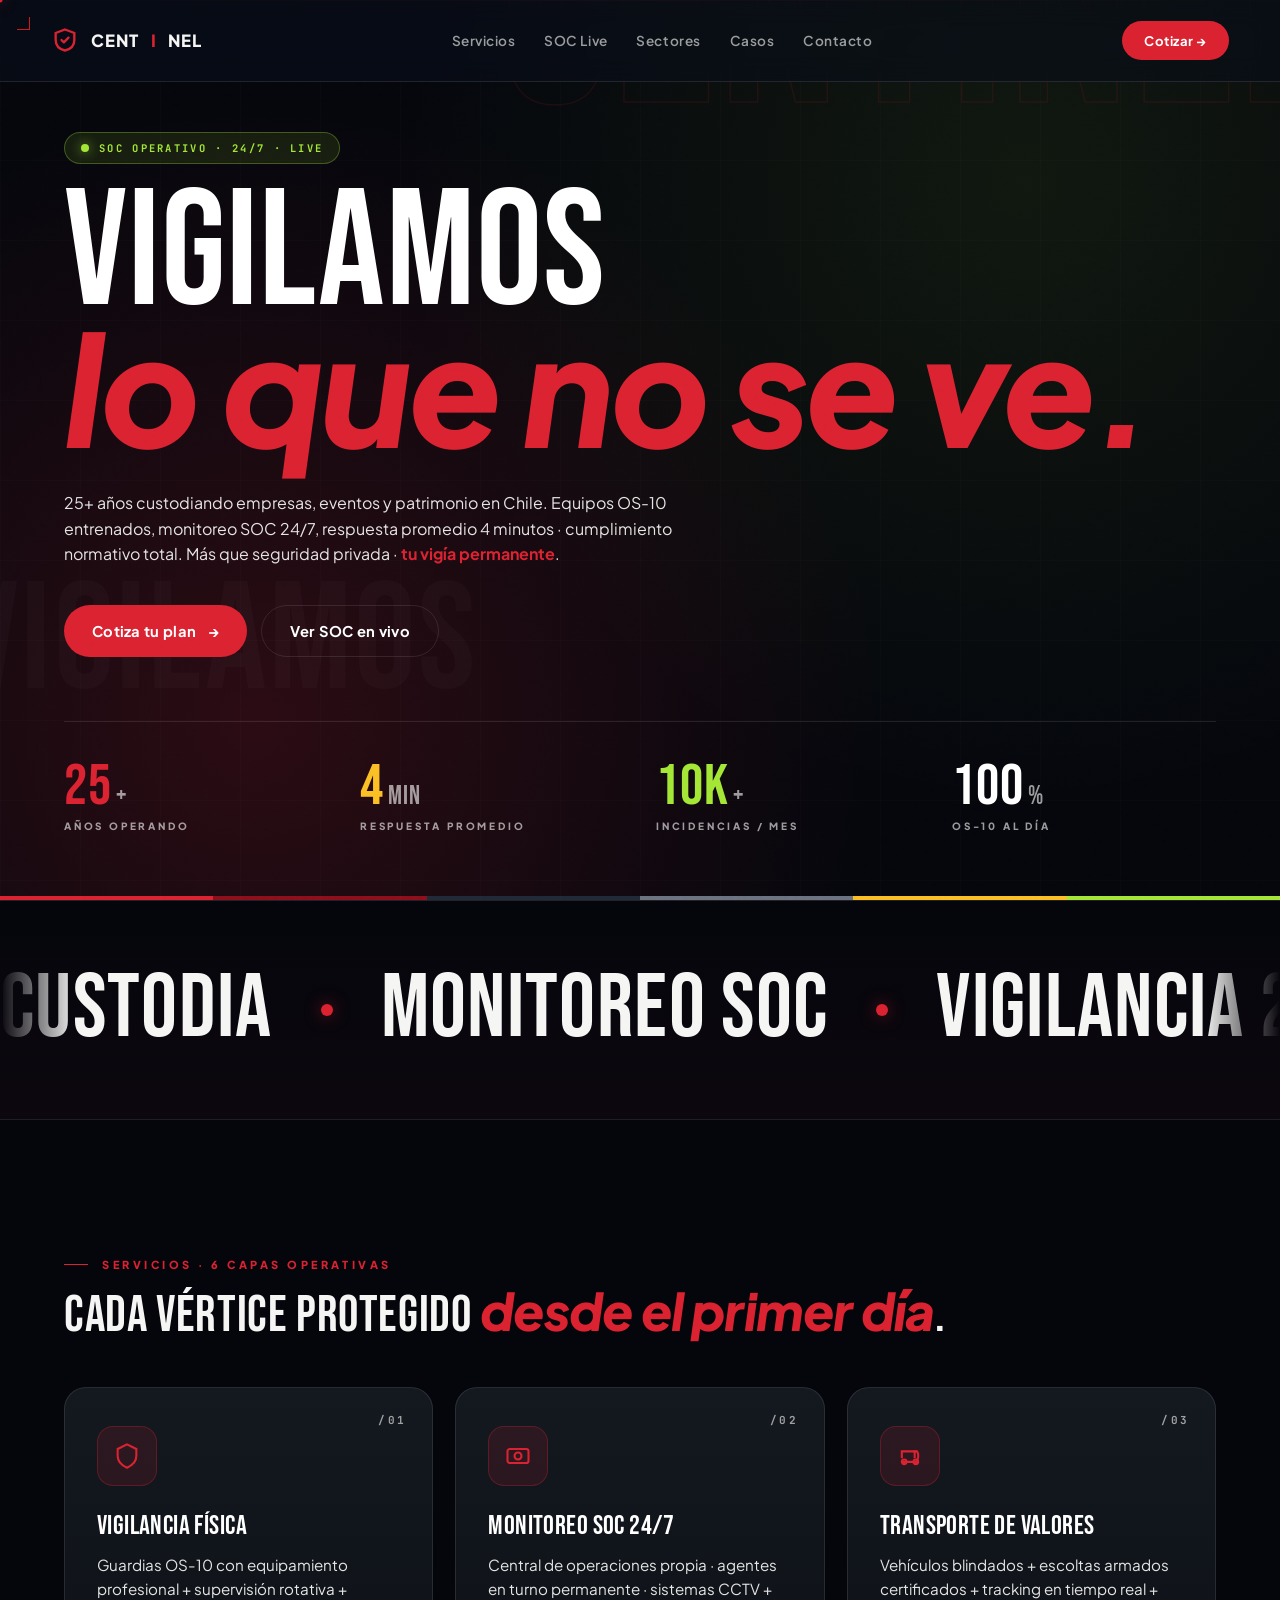
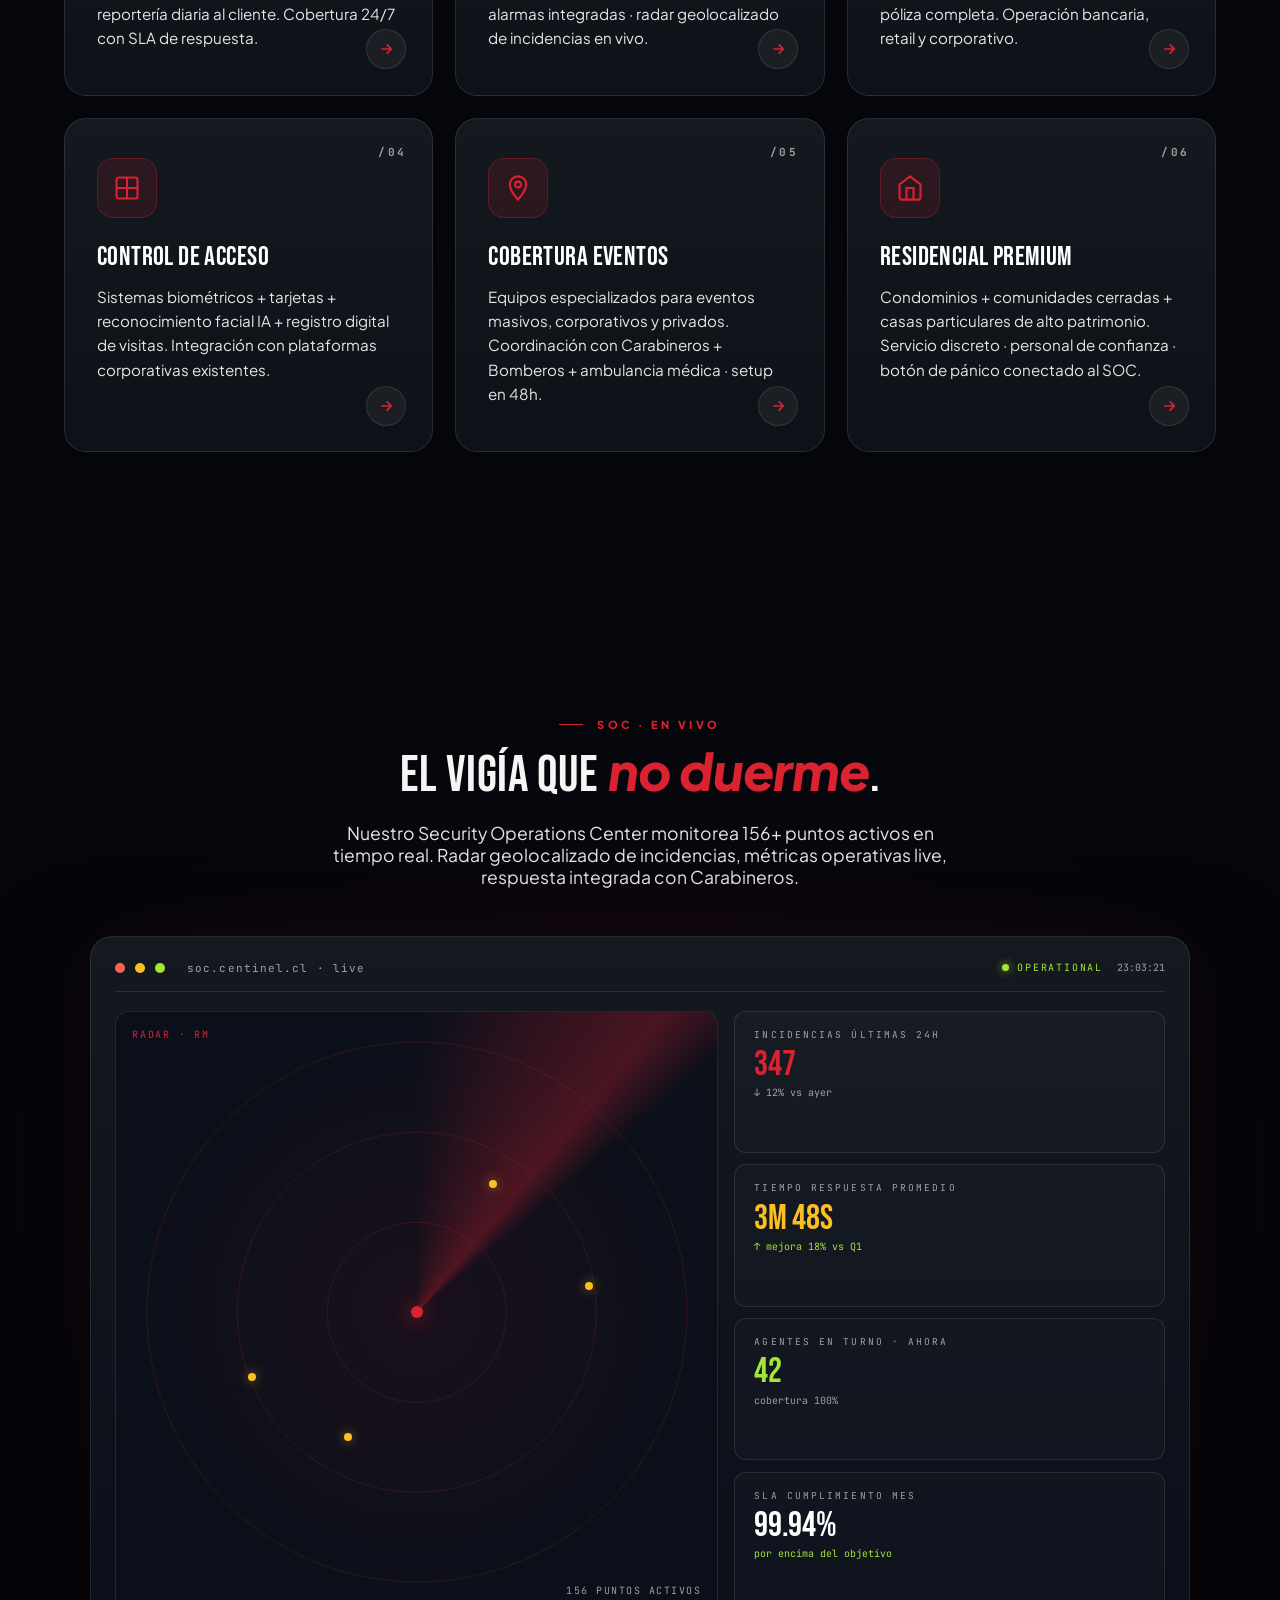
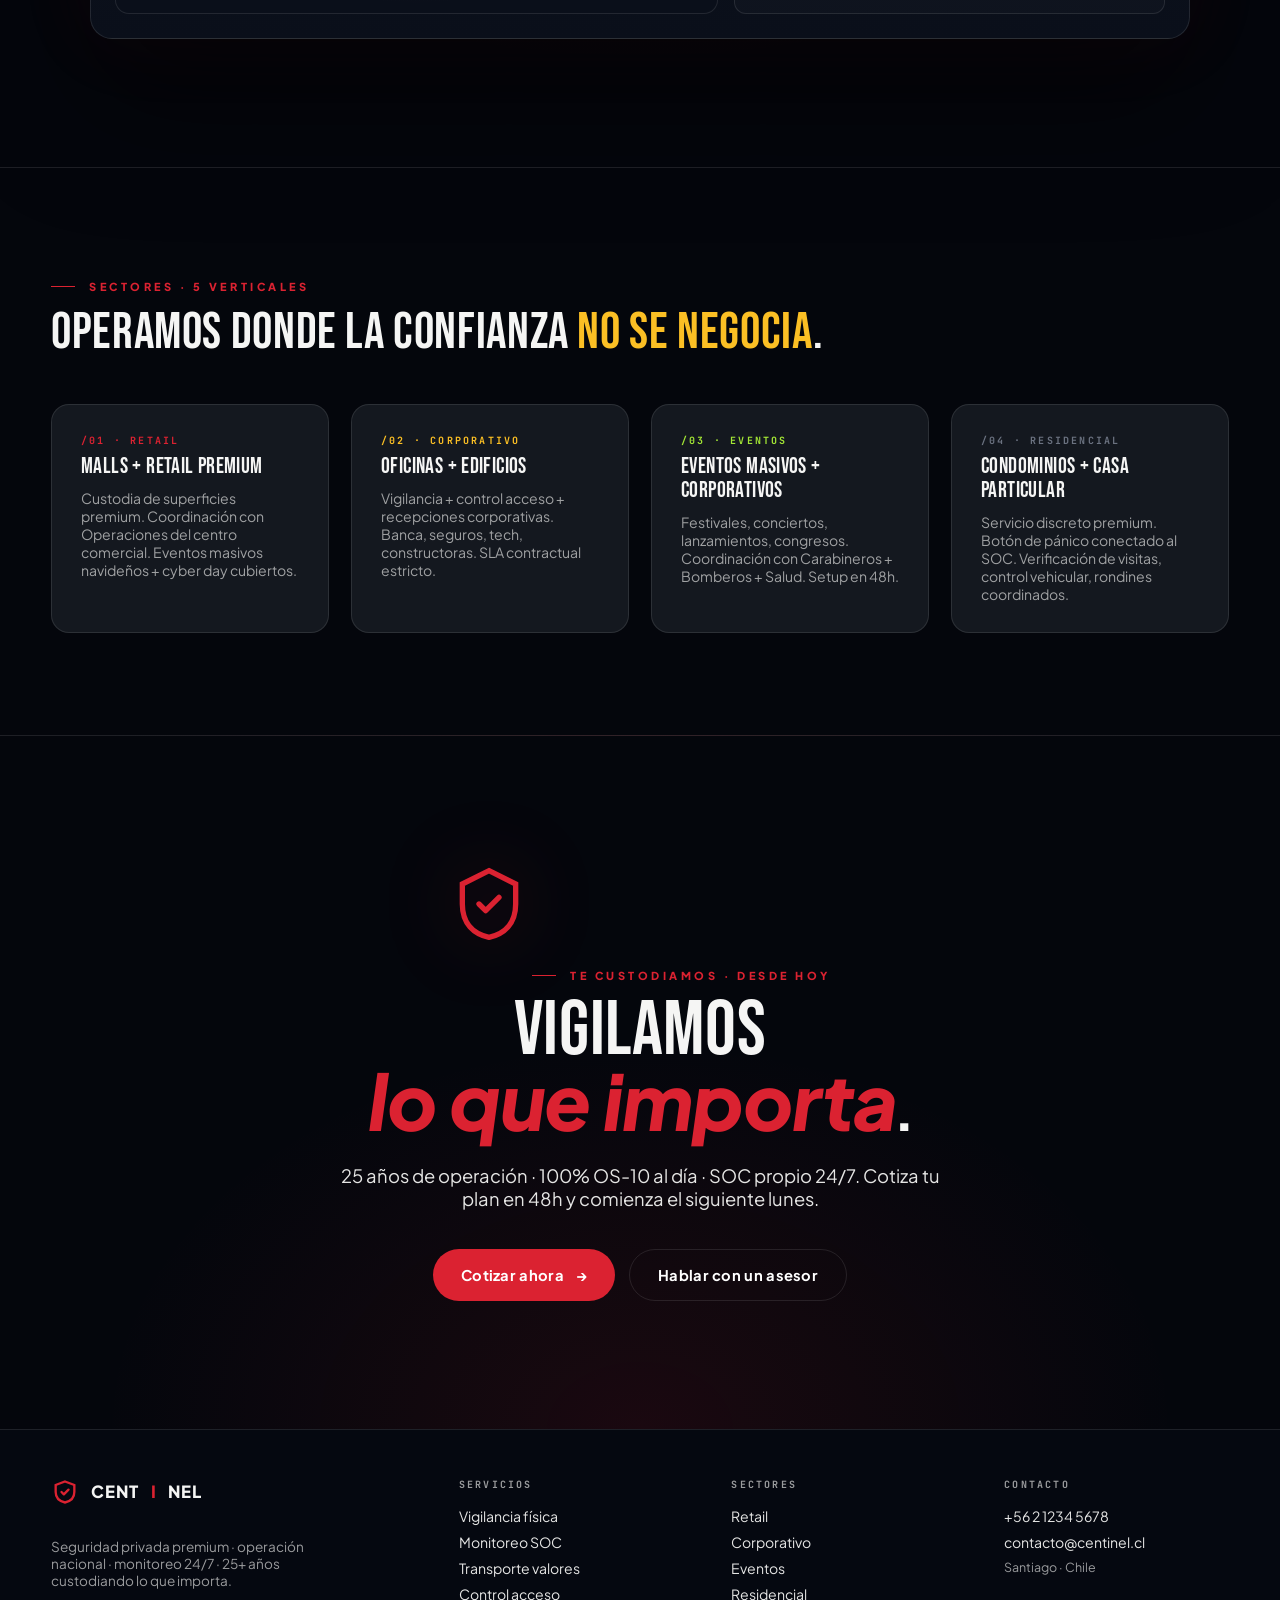
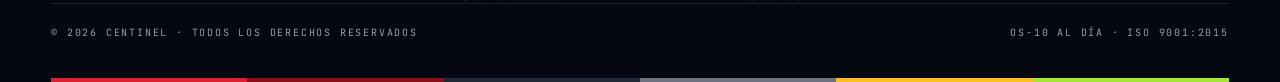
==== web/index-vigia.html @ 4c341515 "feat: initial propuesta centinel-propuesta" ====
<!doctype html>
<html lang="es">
<head>
<meta charset="utf-8"/>
<meta name="viewport" content="width=device-width,initial-scale=1"/>
<title>Centinel · v3 Vigía · Award-winning</title>
<link rel="preconnect" href="https://fonts.googleapis.com">
<link rel="preconnect" href="https://fonts.gstatic.com" crossorigin>
<link href="https://fonts.googleapis.com/css2?family=Bebas+Neue&family=Plus+Jakarta+Sans:ital,wght@0,400;0,700;0,800;0,900;1,900&family=JetBrains+Mono:wght@400;600&display=swap" rel="stylesheet">
<link rel="stylesheet" href="shared/styles.css"/>
<style>
  /* === V3 VIGÍA · cinematográfica · award-winning === */
  body { background: #04060C; cursor: none; }

  /* CUSTOM CURSOR · CCTV frame */
  .cursor-frame {
    position: fixed; top: 0; left: 0; pointer-events: none; z-index: 9999;
    width: 60px; height: 60px; transform: translate(-50%, -50%);
    transition: width .3s, height .3s, opacity .2s;
    mix-blend-mode: difference;
  }
  .cursor-frame::before, .cursor-frame::after,
  .cursor-frame i::before, .cursor-frame i::after {
    content: ""; position: absolute; width: 12px; height: 12px;
    border: 1.5px solid #DB2231;
  }
  .cursor-frame::before { top: 0; left: 0; border-right: none; border-bottom: none; }
  .cursor-frame::after { top: 0; right: 0; border-left: none; border-bottom: none; }
  .cursor-frame i::before { bottom: 0; left: 0; border-right: none; border-top: none; }
  .cursor-frame i::after { bottom: 0; right: 0; border-left: none; border-top: none; }
  .cursor-dot {
    position: fixed; top: 0; left: 0; pointer-events: none; z-index: 9999;
    width: 5px; height: 5px; background: #DB2231; border-radius: 50%;
    transform: translate(-50%, -50%);
    box-shadow: 0 0 14px rgba(219,34,49,0.8);
  }
  @media (hover: none) { .cursor-frame, .cursor-dot { display: none; } body { cursor: auto; } }

  /* HERO · cinematic video bg */
  .vigia-hero {
    position: relative; min-height: 100vh; overflow: hidden;
    padding: 8rem clamp(2rem, 5vw, 5rem) 4rem;
    display: flex; flex-direction: column; justify-content: center;
  }
  .vigia-hero::before {
    content: ""; position: absolute; inset: 0;
    background:
      radial-gradient(circle at 20% 80%, rgba(219,34,49,0.18), transparent 50%),
      radial-gradient(circle at 80% 20%, rgba(163,230,53,0.08), transparent 50%),
      linear-gradient(180deg, rgba(4,6,12,0.6) 0%, #04060C 100%);
    z-index: 0;
  }
  .vigia-hero::after {
    content: ""; position: absolute; inset: 0; z-index: 1; pointer-events: none;
    background-image: linear-gradient(rgba(255,255,255,0.012) 1px, transparent 1px),
                      linear-gradient(90deg, rgba(255,255,255,0.012) 1px, transparent 1px);
    background-size: 80px 80px;
  }

  /* Cinematic noise */
  .noise {
    position: fixed; inset: 0; pointer-events: none; z-index: 50;
    opacity: 0.06; mix-blend-mode: overlay;
    background-image: url("data:image/svg+xml,%3Csvg viewBox='0 0 200 200' xmlns='http://www.w3.org/2000/svg'%3E%3Cfilter id='n'%3E%3CfeTurbulence type='fractalNoise' baseFrequency='0.9' numOctaves='3'/%3E%3C/filter%3E%3Crect width='100%25' height='100%25' filter='url(%23n)'/%3E%3C/svg%3E");
  }

  /* Holos */
  .vigia-holo-1 { position: absolute; font-family: var(--f-display); font-size: clamp(10rem, 22vw, 28rem); line-height: 0.84; color: transparent; -webkit-text-stroke: 1.5px rgba(219,34,49,0.18); opacity: 0.6; top: -100px; right: -60px; z-index: 0; letter-spacing: 0.015em; }
  .vigia-holo-2 { position: absolute; font-family: var(--f-display); font-size: clamp(6rem, 12vw, 14rem); line-height: 1; color: rgba(255,255,255,0.025); opacity: 1; bottom: 20vh; left: -40px; z-index: 0; letter-spacing: 0.015em; }

  /* Hero title animation */
  .vigia-title {
    font-family: var(--f-display); font-weight: 400;
    font-size: clamp(4rem, 13vw, 14rem);
    line-height: 0.82; letter-spacing: 0.005em; text-transform: uppercase;
    color: #fff; position: relative; z-index: 5;
    opacity: 0; animation: vigiaTitle 1.4s cubic-bezier(0.2, 1, 0.3, 1) .4s forwards;
  }
  @keyframes vigiaTitle { from { opacity: 0; transform: translateY(40px); filter: blur(8px); } to { opacity: 1; transform: translateY(0); filter: blur(0); } }
  .vigia-title-l2 { color: var(--cnt-red); font-style: italic; font-family: var(--f-body); font-weight: 900; font-size: 0.92em; letter-spacing: -0.025em; text-transform: none; }

  /* Live status badge */
  .live-badge {
    display: inline-flex; align-items: center; gap: 10px;
    padding: 8px 16px; border-radius: 999px;
    background: rgba(163,230,53,0.10); border: 1px solid rgba(163,230,53,0.30);
    font-family: var(--f-mono); font-size: 10.5px; font-weight: 700;
    letter-spacing: 0.22em; text-transform: uppercase; color: #A3E635;
    margin-bottom: 1.4rem;
  }
  .live-badge .pulse {
    width: 8px; height: 8px; border-radius: 50%; background: #A3E635;
    box-shadow: 0 0 12px rgba(163,230,53,0.7);
    animation: pulseRing 1.8s infinite;
  }
  @keyframes pulseRing {
    0%, 100% { box-shadow: 0 0 0 0 rgba(163,230,53,0.7); }
    50% { box-shadow: 0 0 0 12px rgba(163,230,53,0); }
  }

  /* CTA buttons */
  .vigia-cta-row { display: flex; gap: 14px; margin-top: 2.4rem; flex-wrap: wrap; }
  .vigia-btn {
    position: relative; display: inline-flex; align-items: center; gap: 12px;
    padding: 16px 28px; border-radius: 999px; overflow: hidden;
    font-family: var(--f-body); font-weight: 700; font-size: .92rem;
    letter-spacing: 0.02em; cursor: none; transition: all .3s var(--ease);
  }
  .vigia-btn-primary { background: var(--cnt-red); color: #fff; }
  .vigia-btn-primary::before {
    content: ""; position: absolute; inset: 0;
    background: linear-gradient(135deg, #FF3D45, var(--cnt-red-deep));
    opacity: 0; transition: opacity .3s;
  }
  .vigia-btn-primary:hover { transform: translateY(-3px); box-shadow: 0 20px 50px rgba(219,34,49,0.4); }
  .vigia-btn-primary:hover::before { opacity: 1; }
  .vigia-btn-primary span { position: relative; z-index: 2; }
  .vigia-btn-ghost {
    background: transparent; color: #fff; border: 1px solid var(--cnt-line);
  }
  .vigia-btn-ghost:hover { border-color: var(--cnt-red); background: rgba(219,34,49,0.08); }

  /* Hero stats */
  .vigia-stats {
    display: grid; grid-template-columns: repeat(4, 1fr); gap: 2rem;
    padding-top: 2.4rem; margin-top: 4rem; border-top: 1px solid var(--cnt-line);
    position: relative; z-index: 5;
  }
  @media (max-width: 980px) { .vigia-stats { grid-template-columns: 1fr 1fr; } }

  /* Marquee section */
  .vigia-marquee-section {
    padding: 4rem 0; position: relative;
    background: linear-gradient(180deg, transparent, rgba(219,34,49,0.04));
    border-top: 1px solid var(--cnt-line); border-bottom: 1px solid var(--cnt-line);
  }

  /* Services with 3D tilt */
  .vigia-services { padding: 8rem clamp(2rem, 5vw, 5rem); position: relative; }
  .vigia-svc-grid { display: grid; grid-template-columns: repeat(3, 1fr); gap: 1.4rem; margin-top: 3rem; }
  @media (max-width: 980px) { .vigia-svc-grid { grid-template-columns: 1fr; } }

  .vigia-svc-card {
    position: relative; padding: 2.4rem 2rem 2.8rem;
    background: linear-gradient(180deg, var(--cnt-card), #0E1218);
    border: 1px solid var(--cnt-line); border-radius: 22px;
    overflow: hidden; cursor: none;
    transition: transform .5s var(--ease), border-color .3s;
    transform-style: preserve-3d;
  }
  .vigia-svc-card::before {
    content: ""; position: absolute; inset: 0;
    background: radial-gradient(circle at 70% 30%, rgba(219,34,49,0.15), transparent 60%);
    opacity: 0; transition: opacity .5s;
  }
  .vigia-svc-card:hover::before { opacity: 1; }
  .vigia-svc-card:hover {
    border-color: rgba(219,34,49,0.45);
    transform: perspective(1200px) rotateX(2deg) rotateY(-3deg) translateY(-8px) translateZ(20px);
    box-shadow: 0 40px 80px rgba(0,0,0,0.5), 0 0 60px rgba(219,34,49,0.15);
  }
  .vigia-svc-icon {
    width: 60px; height: 60px; border-radius: 16px;
    background: rgba(219,34,49,0.12); border: 1px solid rgba(219,34,49,0.30);
    display: grid; place-items: center; color: var(--cnt-red);
    margin-bottom: 1.6rem;
  }
  .vigia-svc-num {
    position: absolute; top: 1.6rem; right: 1.6rem;
    font-family: var(--f-mono); font-size: 11px; letter-spacing: 0.22em;
    color: var(--cnt-mute); font-weight: 700;
  }
  .vigia-svc-card h3 {
    font-family: var(--f-display); font-weight: 400;
    font-size: 1.7rem; letter-spacing: 0.015em; text-transform: uppercase;
    line-height: 1.05; margin-bottom: .8rem; color: #fff;
  }
  .vigia-svc-card p { font-size: .95rem; line-height: 1.6; color: var(--cnt-ink-2); }
  .vigia-svc-arrow {
    position: absolute; bottom: 1.6rem; right: 1.6rem;
    width: 40px; height: 40px; border-radius: 50%;
    background: rgba(255,255,255,0.05); border: 1px solid var(--cnt-line);
    display: grid; place-items: center; color: var(--cnt-red);
    transition: transform .4s var(--ease), background .3s;
  }
  .vigia-svc-card:hover .vigia-svc-arrow { background: var(--cnt-red); color: #fff; transform: rotate(-45deg); }

  /* SOC Dashboard mock */
  .soc-section {
    padding: 8rem clamp(2rem, 5vw, 5rem); position: relative;
    background: radial-gradient(ellipse 80% 60% at 50% 50%, rgba(219,34,49,0.06), transparent 70%);
  }
  .soc-frame {
    position: relative; max-width: 1100px; margin: 3rem auto 0;
    border-radius: 22px; background: linear-gradient(180deg, #14181F, #0A0F1A);
    border: 1px solid var(--cnt-line); padding: 1.5rem; overflow: hidden;
    box-shadow: 0 60px 120px rgba(0,0,0,0.5), 0 0 80px rgba(219,34,49,0.08);
  }
  .soc-titlebar {
    display: flex; justify-content: space-between; align-items: center;
    padding-bottom: 1rem; margin-bottom: 1.2rem; border-bottom: 1px solid var(--cnt-line);
  }
  .soc-dot { width: 10px; height: 10px; border-radius: 50%; display: inline-block; }
  .soc-grid { display: grid; grid-template-columns: 1.4fr 1fr; gap: 1rem; }
  @media (max-width: 800px) { .soc-grid { grid-template-columns: 1fr; } }
  .radar-box {
    aspect-ratio: 1/1; position: relative; border-radius: 14px;
    background: radial-gradient(circle, rgba(219,34,49,0.08), transparent 70%), #0A0F1A;
    border: 1px solid var(--cnt-line); overflow: hidden;
  }
  .radar-sweep {
    position: absolute; inset: 0;
    background: conic-gradient(from 0deg at 50% 50%, transparent 0deg, rgba(219,34,49,0.3) 40deg, transparent 50deg);
    animation: radarSweep 4s linear infinite;
  }
  @keyframes radarSweep { to { transform: rotate(360deg); } }
  .radar-ring {
    position: absolute; top: 50%; left: 50%; transform: translate(-50%, -50%);
    border: 1px solid rgba(219,34,49,0.20); border-radius: 50%;
  }
  .radar-ring.r1 { width: 30%; height: 30%; }
  .radar-ring.r2 { width: 60%; height: 60%; }
  .radar-ring.r3 { width: 90%; height: 90%; }
  .radar-center { position: absolute; top: 50%; left: 50%; transform: translate(-50%, -50%); width: 12px; height: 12px; border-radius: 50%; background: var(--cnt-red); box-shadow: 0 0 20px rgba(219,34,49,0.8); }
  .radar-blip {
    position: absolute; width: 8px; height: 8px; border-radius: 50%;
    background: #FBBF24; box-shadow: 0 0 12px rgba(251,191,36,0.6);
    animation: blipPulse 1.4s ease-in-out infinite;
  }
  @keyframes blipPulse { 0%, 100% { opacity: 1; transform: scale(1); } 50% { opacity: 0.4; transform: scale(0.6); } }

  .soc-metrics { display: grid; gap: .7rem; }
  .soc-metric {
    padding: 1rem 1.2rem; border-radius: 12px; background: rgba(255,255,255,0.02);
    border: 1px solid var(--cnt-line);
  }
  .soc-metric-lbl { font-family: var(--f-mono); font-size: 9.5px; letter-spacing: 0.22em; color: var(--cnt-mute); text-transform: uppercase; margin-bottom: .4rem; }
  .soc-metric-val { font-family: var(--f-display); font-size: 2.2rem; line-height: 1; letter-spacing: -0.01em; }

  /* CTA section */
  .cta-final {
    padding: 8rem clamp(2rem, 5vw, 5rem); position: relative;
    text-align: center;
    background: radial-gradient(ellipse 60% 80% at 50% 100%, rgba(219,34,49,0.10), transparent 70%);
    border-top: 1px solid var(--cnt-line);
  }
  .cta-shield {
    width: 80px; height: 80px; margin: 0 auto 2rem;
    color: var(--cnt-red);
    animation: shieldFloat 3.5s ease-in-out infinite;
    filter: drop-shadow(0 0 40px rgba(219,34,49,0.4));
  }
  @keyframes shieldFloat {
    0%, 100% { transform: translateY(0); }
    50% { transform: translateY(-12px); }
  }

  /* Footer */
  .vigia-footer-grid { display: grid; grid-template-columns: 1.6fr 1fr 1fr 1fr; gap: 3rem; }
  @media (max-width: 980px) { .vigia-footer-grid { grid-template-columns: 1fr 1fr; } }
</style>
</head>
<body>

<div class="cursor-frame" id="cf"><i></i></div>
<div class="cursor-dot" id="cd"></div>
<div class="noise"></div>

<!-- TOPBAR -->
<header class="cnt-topbar">
  <a href="#" class="cnt-logo">
    <svg viewBox="0 0 24 24" fill="none" stroke="#DB2231" stroke-width="2"><path d="M12 3l8 3v6c0 5-3.5 8-8 9-4.5-1-8-4-8-9V6l8-3z"/><path d="M9 12l2 2 4-4" stroke-linecap="round" stroke-linejoin="round"/></svg>
    Cent<span class="dot">i</span>nel
  </a>
  <nav class="cnt-nav">
    <a href="#servicios">Servicios</a>
    <a href="#soc">SOC Live</a>
    <a href="#sectores">Sectores</a>
    <a href="#casos">Casos</a>
    <a href="#contacto">Contacto</a>
  </nav>
  <a href="#contacto" class="cnt-cta">Cotizar →</a>
</header>

<!-- HERO · cinematográfica -->
<section class="vigia-hero">
  <div class="vigia-holo-1">CENTINEL</div>
  <div class="vigia-holo-2">VIGILAMOS</div>
  <div class="cnt-scan"></div>

  <div style="position: relative; z-index: 5; max-width: 1320px; width: 100%;">
    <span class="live-badge"><span class="pulse"></span>SOC Operativo · 24/7 · Live</span>

    <h1 class="vigia-title">
      Vigilamos<br/><span class="vigia-title-l2">lo que no se ve.</span>
    </h1>

    <p class="cnt-hero-sub cnt-fade cnt-fade-d2">
      25+ años custodiando empresas, eventos y patrimonio en Chile. Equipos OS-10 entrenados, monitoreo SOC 24/7, respuesta promedio 4 minutos · cumplimiento normativo total. Más que seguridad privada · <strong style="color: var(--cnt-red)">tu vigía permanente</strong>.
    </p>

    <div class="vigia-cta-row cnt-fade cnt-fade-d3">
      <a href="#contacto" class="vigia-btn vigia-btn-primary"><span>Cotiza tu plan</span><span>→</span></a>
      <a href="#soc" class="vigia-btn vigia-btn-ghost">Ver SOC en vivo</a>
    </div>

    <div class="vigia-stats cnt-fade cnt-fade-d4">
      <div>
        <div class="cnt-stat-num" style="color: var(--cnt-red);">25<span class="suf">+</span></div>
        <div class="cnt-stat-lbl">Años operando</div>
      </div>
      <div>
        <div class="cnt-stat-num" style="color: #FBBF24;">4<span class="suf">min</span></div>
        <div class="cnt-stat-lbl">Respuesta promedio</div>
      </div>
      <div>
        <div class="cnt-stat-num" style="color: #A3E635;">10K<span class="suf">+</span></div>
        <div class="cnt-stat-lbl">Incidencias / mes</div>
      </div>
      <div>
        <div class="cnt-stat-num" style="color: #fff;">100<span class="suf">%</span></div>
        <div class="cnt-stat-lbl">OS-10 al día</div>
      </div>
    </div>
  </div>

  <div style="position: absolute; bottom: 0; left: 0; right: 0;"><div class="cnt-brand-bar"><span></span><span></span><span></span><span></span><span></span><span></span></div></div>
</section>

<!-- MARQUEE · keywords -->
<section class="vigia-marquee-section">
  <div class="cnt-marquee">
    <div class="cnt-marquee-track">
      <span class="cnt-marquee-item">Custodia <span class="dot"></span> Monitoreo SOC <span class="dot"></span> Vigilancia 24/7 <span class="dot"></span> OS-10 al día <span class="dot"></span> Respuesta inmediata <span class="dot"></span></span>
      <span class="cnt-marquee-item">Custodia <span class="dot"></span> Monitoreo SOC <span class="dot"></span> Vigilancia 24/7 <span class="dot"></span> OS-10 al día <span class="dot"></span> Respuesta inmediata <span class="dot"></span></span>
    </div>
  </div>
</section>

<!-- SERVICIOS · 3D tilt cards -->
<section id="servicios" class="vigia-services">
  <div class="cnt-section-head">
    <div class="cnt-kicker">Servicios · 6 capas operativas</div>
    <h2 class="cnt-display-md" style="margin-top: 1rem; max-width: 900px;">Cada vértice protegido <span class="cnt-hl">desde el primer día</span>.</h2>
  </div>

  <div class="vigia-svc-grid">
    <article class="vigia-svc-card">
      <span class="vigia-svc-num">/01</span>
      <div class="vigia-svc-icon">
        <svg width="28" height="28" viewBox="0 0 24 24" fill="none" stroke="currentColor" stroke-width="1.8"><path d="M12 2l8 4v6c0 5-3.5 8-8 10-4.5-2-8-5-8-10V6l8-4z"/></svg>
      </div>
      <h3>Vigilancia física</h3>
      <p>Guardias OS-10 con equipamiento profesional + supervisión rotativa + reportería diaria al cliente. Cobertura 24/7 con SLA de respuesta.</p>
      <div class="vigia-svc-arrow"><svg width="16" height="16" viewBox="0 0 24 24" fill="none" stroke="currentColor" stroke-width="2.4"><path d="M5 12h14M13 5l7 7-7 7"/></svg></div>
    </article>

    <article class="vigia-svc-card">
      <span class="vigia-svc-num">/02</span>
      <div class="vigia-svc-icon">
        <svg width="28" height="28" viewBox="0 0 24 24" fill="none" stroke="currentColor" stroke-width="1.8"><rect x="3" y="6" width="18" height="12" rx="2"/><circle cx="12" cy="12" r="3"/></svg>
      </div>
      <h3>Monitoreo SOC 24/7</h3>
      <p>Central de operaciones propia · agentes en turno permanente · sistemas CCTV + alarmas integradas · radar geolocalizado de incidencias en vivo.</p>
      <div class="vigia-svc-arrow"><svg width="16" height="16" viewBox="0 0 24 24" fill="none" stroke="currentColor" stroke-width="2.4"><path d="M5 12h14M13 5l7 7-7 7"/></svg></div>
    </article>

    <article class="vigia-svc-card">
      <span class="vigia-svc-num">/03</span>
      <div class="vigia-svc-icon">
        <svg width="28" height="28" viewBox="0 0 24 24" fill="none" stroke="currentColor" stroke-width="1.8"><path d="M16 17h2l1-4v-3l-1-2h-3"/><path d="M5 17h11"/><circle cx="7" cy="17" r="2"/><circle cx="17" cy="17" r="2"/><path d="M5 14V8h11v6"/></svg>
      </div>
      <h3>Transporte de valores</h3>
      <p>Vehículos blindados + escoltas armados certificados + tracking en tiempo real + póliza completa. Operación bancaria, retail y corporativo.</p>
      <div class="vigia-svc-arrow"><svg width="16" height="16" viewBox="0 0 24 24" fill="none" stroke="currentColor" stroke-width="2.4"><path d="M5 12h14M13 5l7 7-7 7"/></svg></div>
    </article>

    <article class="vigia-svc-card">
      <span class="vigia-svc-num">/04</span>
      <div class="vigia-svc-icon">
        <svg width="28" height="28" viewBox="0 0 24 24" fill="none" stroke="currentColor" stroke-width="1.8"><path d="M3 12h18M12 3v18"/><rect x="3" y="3" width="18" height="18" rx="2"/></svg>
      </div>
      <h3>Control de acceso</h3>
      <p>Sistemas biométricos + tarjetas + reconocimiento facial IA + registro digital de visitas. Integración con plataformas corporativas existentes.</p>
      <div class="vigia-svc-arrow"><svg width="16" height="16" viewBox="0 0 24 24" fill="none" stroke="currentColor" stroke-width="2.4"><path d="M5 12h14M13 5l7 7-7 7"/></svg></div>
    </article>

    <article class="vigia-svc-card">
      <span class="vigia-svc-num">/05</span>
      <div class="vigia-svc-icon">
        <svg width="28" height="28" viewBox="0 0 24 24" fill="none" stroke="currentColor" stroke-width="1.8"><path d="M12 2C8 2 5 5 5 9c0 5 7 13 7 13s7-8 7-13c0-4-3-7-7-7z"/><circle cx="12" cy="9" r="2.5"/></svg>
      </div>
      <h3>Cobertura eventos</h3>
      <p>Equipos especializados para eventos masivos, corporativos y privados. Coordinación con Carabineros + Bomberos + ambulancia médica · setup en 48h.</p>
      <div class="vigia-svc-arrow"><svg width="16" height="16" viewBox="0 0 24 24" fill="none" stroke="currentColor" stroke-width="2.4"><path d="M5 12h14M13 5l7 7-7 7"/></svg></div>
    </article>

    <article class="vigia-svc-card">
      <span class="vigia-svc-num">/06</span>
      <div class="vigia-svc-icon">
        <svg width="28" height="28" viewBox="0 0 24 24" fill="none" stroke="currentColor" stroke-width="1.8"><path d="M3 9l9-7 9 7v11a2 2 0 01-2 2H5a2 2 0 01-2-2z"/><path d="M9 22V12h6v10"/></svg>
      </div>
      <h3>Residencial premium</h3>
      <p>Condominios + comunidades cerradas + casas particulares de alto patrimonio. Servicio discreto · personal de confianza · botón de pánico conectado al SOC.</p>
      <div class="vigia-svc-arrow"><svg width="16" height="16" viewBox="0 0 24 24" fill="none" stroke="currentColor" stroke-width="2.4"><path d="M5 12h14M13 5l7 7-7 7"/></svg></div>
    </article>
  </div>
</section>

<!-- SOC LIVE DASHBOARD MOCK -->
<section id="soc" class="soc-section">
  <div style="max-width: 1100px; margin: 0 auto; text-align: center;">
    <div class="cnt-kicker" style="display: inline-flex; margin-bottom: 1rem;">SOC · en vivo</div>
    <h2 class="cnt-display-md" style="margin-bottom: 1.4rem;">El vigía que <span class="cnt-hl">no duerme</span>.</h2>
    <p style="font-size: 1.1rem; color: var(--cnt-ink-2); max-width: 620px; margin: 0 auto;">
      Nuestro Security Operations Center monitorea 156+ puntos activos en tiempo real. Radar geolocalizado de incidencias, métricas operativas live, respuesta integrada con Carabineros.
    </p>
  </div>

  <div class="soc-frame">
    <div class="soc-titlebar">
      <div style="display: flex; align-items: center; gap: 10px;">
        <span class="soc-dot" style="background: #FF5F57;"></span>
        <span class="soc-dot" style="background: #FBBF24;"></span>
        <span class="soc-dot" style="background: #A3E635;"></span>
        <span style="margin-left: 12px; font-family: var(--f-mono); font-size: 11px; color: var(--cnt-mute); letter-spacing: 0.1em;">soc.centinel.cl · live</span>
      </div>
      <div style="display: flex; align-items: center; gap: 14px;">
        <span style="display: inline-flex; align-items: center; gap: 8px; font-family: var(--f-mono); font-size: 10px; color: #A3E635; letter-spacing: 0.18em; text-transform: uppercase;"><span style="width: 7px; height: 7px; background: #A3E635; border-radius: 50%; box-shadow: 0 0 10px rgba(163,230,53,0.8);"></span>OPERATIONAL</span>
        <span style="font-family: var(--f-mono); font-size: 10px; color: var(--cnt-mute);" id="liveTime">--:--:--</span>
      </div>
    </div>

    <div class="soc-grid">
      <div class="radar-box">
        <div class="radar-ring r3"></div>
        <div class="radar-ring r2"></div>
        <div class="radar-ring r1"></div>
        <div class="radar-sweep"></div>
        <div class="radar-center"></div>
        <div class="radar-blip" style="top: 28%; left: 62%;"></div>
        <div class="radar-blip" style="top: 70%; left: 38%; animation-delay: -.4s;"></div>
        <div class="radar-blip" style="top: 45%; left: 78%; animation-delay: -.7s;"></div>
        <div class="radar-blip" style="top: 60%; left: 22%; animation-delay: -1s;"></div>
        <div style="position: absolute; top: 16px; left: 16px; font-family: var(--f-mono); font-size: 10px; color: var(--cnt-red); letter-spacing: 0.18em;">RADAR · RM</div>
        <div style="position: absolute; bottom: 16px; right: 16px; font-family: var(--f-mono); font-size: 10px; color: var(--cnt-mute); letter-spacing: 0.15em;">156 PUNTOS ACTIVOS</div>
      </div>

      <div class="soc-metrics">
        <div class="soc-metric">
          <div class="soc-metric-lbl">Incidencias últimas 24h</div>
          <div class="soc-metric-val" style="color: var(--cnt-red);">347</div>
          <div style="font-family: var(--f-mono); font-size: 10px; color: var(--cnt-mute); margin-top: 4px;">↓ 12% vs ayer</div>
        </div>
        <div class="soc-metric">
          <div class="soc-metric-lbl">Tiempo respuesta promedio</div>
          <div class="soc-metric-val" style="color: #FBBF24;">3m 48s</div>
          <div style="font-family: var(--f-mono); font-size: 10px; color: #A3E635; margin-top: 4px;">↑ mejora 18% vs Q1</div>
        </div>
        <div class="soc-metric">
          <div class="soc-metric-lbl">Agentes en turno · ahora</div>
          <div class="soc-metric-val" style="color: #A3E635;">42</div>
          <div style="font-family: var(--f-mono); font-size: 10px; color: var(--cnt-mute); margin-top: 4px;">cobertura 100%</div>
        </div>
        <div class="soc-metric">
          <div class="soc-metric-lbl">SLA cumplimiento mes</div>
          <div class="soc-metric-val" style="color: #fff;">99.94%</div>
          <div style="font-family: var(--f-mono); font-size: 10px; color: #A3E635; margin-top: 4px;">por encima del objetivo</div>
        </div>
      </div>
    </div>
  </div>
</section>

<!-- SECTORES -->
<section id="sectores" class="cnt-section" style="border-top: 1px solid var(--cnt-line);">
  <div class="cnt-section-head">
    <div class="cnt-kicker">Sectores · 5 verticales</div>
    <h2 class="cnt-display-md" style="margin-top: 1rem;">Operamos donde la confianza <span class="cnt-hl-y">no se negocia</span>.</h2>
  </div>

  <div class="cnt-grid cnt-grid-4" style="margin-top: 2rem;">
    <div class="cnt-card">
      <div style="font-family: var(--f-mono); font-size: 10px; letter-spacing: 0.22em; color: var(--cnt-red); font-weight: 700; text-transform: uppercase; margin-bottom: .5rem;">/01 · Retail</div>
      <h4 class="cnt-h3" style="margin-bottom: .6rem;">Malls + retail premium</h4>
      <p style="font-size: .88rem; color: var(--cnt-mute);">Custodia de superficies premium. Coordinación con Operaciones del centro comercial. Eventos masivos navideños + cyber day cubiertos.</p>
    </div>
    <div class="cnt-card">
      <div style="font-family: var(--f-mono); font-size: 10px; letter-spacing: 0.22em; color: #FBBF24; font-weight: 700; text-transform: uppercase; margin-bottom: .5rem;">/02 · Corporativo</div>
      <h4 class="cnt-h3" style="margin-bottom: .6rem;">Oficinas + edificios</h4>
      <p style="font-size: .88rem; color: var(--cnt-mute);">Vigilancia + control acceso + recepciones corporativas. Banca, seguros, tech, constructoras. SLA contractual estricto.</p>
    </div>
    <div class="cnt-card">
      <div style="font-family: var(--f-mono); font-size: 10px; letter-spacing: 0.22em; color: #A3E635; font-weight: 700; text-transform: uppercase; margin-bottom: .5rem;">/03 · Eventos</div>
      <h4 class="cnt-h3" style="margin-bottom: .6rem;">Eventos masivos + corporativos</h4>
      <p style="font-size: .88rem; color: var(--cnt-mute);">Festivales, conciertos, lanzamientos, congresos. Coordinación con Carabineros + Bomberos + Salud. Setup en 48h.</p>
    </div>
    <div class="cnt-card">
      <div style="font-family: var(--f-mono); font-size: 10px; letter-spacing: 0.22em; color: var(--cnt-steel); font-weight: 700; text-transform: uppercase; margin-bottom: .5rem;">/04 · Residencial</div>
      <h4 class="cnt-h3" style="margin-bottom: .6rem;">Condominios + casa particular</h4>
      <p style="font-size: .88rem; color: var(--cnt-mute);">Servicio discreto premium. Botón de pánico conectado al SOC. Verificación de visitas, control vehicular, rondines coordinados.</p>
    </div>
  </div>
</section>

<!-- CTA FINAL -->
<section id="contacto" class="cta-final">
  <svg class="cta-shield" viewBox="0 0 24 24" fill="none" stroke="currentColor" stroke-width="1.6">
    <path d="M12 2l8 4v6c0 6-3.5 9-8 10-4.5-1-8-4-8-10V6l8-4z"/>
    <path d="M9 12l2 2 4-4" stroke-linecap="round" stroke-linejoin="round"/>
  </svg>

  <div class="cnt-kicker" style="display: inline-flex; margin-bottom: 1rem;">Te custodiamos · desde hoy</div>
  <h2 class="cnt-display-lg" style="margin-bottom: 1.4rem;">Vigilamos<br/><span class="cnt-hl">lo que importa</span>.</h2>
  <p style="font-size: 1.15rem; color: var(--cnt-ink-2); max-width: 600px; margin: 0 auto 2.4rem;">
    25 años de operación · 100% OS-10 al día · SOC propio 24/7. Cotiza tu plan en 48h y comienza el siguiente lunes.
  </p>

  <div style="display: flex; gap: 14px; justify-content: center; flex-wrap: wrap;">
    <a href="#" class="vigia-btn vigia-btn-primary"><span>Cotizar ahora</span><span>→</span></a>
    <a href="#" class="vigia-btn vigia-btn-ghost">Hablar con un asesor</a>
  </div>
</section>

<!-- FOOTER -->
<footer class="cnt-footer">
  <div class="vigia-footer-grid">
    <div>
      <a href="#" class="cnt-logo" style="margin-bottom: 1rem;">
        <svg viewBox="0 0 24 24" fill="none" stroke="#DB2231" stroke-width="2"><path d="M12 3l8 3v6c0 5-3.5 8-8 9-4.5-1-8-4-8-9V6l8-3z"/><path d="M9 12l2 2 4-4" stroke-linecap="round" stroke-linejoin="round"/></svg>
        Cent<span class="dot">i</span>nel
      </a>
      <p style="font-size: .85rem; color: var(--cnt-mute); margin-top: 1rem; max-width: 280px;">Seguridad privada premium · operación nacional · monitoreo 24/7 · 25+ años custodiando lo que importa.</p>
    </div>
    <div>
      <div style="font-family: var(--f-mono); font-size: 10px; letter-spacing: 0.22em; color: var(--cnt-mute); text-transform: uppercase; font-weight: 700; margin-bottom: 1rem;">Servicios</div>
      <div style="display: grid; gap: .5rem; font-size: .88rem;">
        <a href="#" style="color: var(--cnt-ink-2);">Vigilancia física</a>
        <a href="#" style="color: var(--cnt-ink-2);">Monitoreo SOC</a>
        <a href="#" style="color: var(--cnt-ink-2);">Transporte valores</a>
        <a href="#" style="color: var(--cnt-ink-2);">Control acceso</a>
      </div>
    </div>
    <div>
      <div style="font-family: var(--f-mono); font-size: 10px; letter-spacing: 0.22em; color: var(--cnt-mute); text-transform: uppercase; font-weight: 700; margin-bottom: 1rem;">Sectores</div>
      <div style="display: grid; gap: .5rem; font-size: .88rem;">
        <a href="#" style="color: var(--cnt-ink-2);">Retail</a>
        <a href="#" style="color: var(--cnt-ink-2);">Corporativo</a>
        <a href="#" style="color: var(--cnt-ink-2);">Eventos</a>
        <a href="#" style="color: var(--cnt-ink-2);">Residencial</a>
      </div>
    </div>
    <div>
      <div style="font-family: var(--f-mono); font-size: 10px; letter-spacing: 0.22em; color: var(--cnt-mute); text-transform: uppercase; font-weight: 700; margin-bottom: 1rem;">Contacto</div>
      <div style="display: grid; gap: .5rem; font-size: .88rem;">
        <span style="color: var(--cnt-ink-2);">+56 2 1234 5678</span>
        <span style="color: var(--cnt-ink-2);">contacto@centinel.cl</span>
        <span style="color: var(--cnt-mute); font-size: .78rem;">Santiago · Chile</span>
      </div>
    </div>
  </div>

  <div style="padding: 1.4rem 0; border-top: 1px solid var(--cnt-line); display: flex; justify-content: space-between; align-items: center; flex-wrap: wrap; gap: 1rem;">
    <div style="font-family: var(--f-mono); font-size: 10px; letter-spacing: 0.18em; color: var(--cnt-mute); text-transform: uppercase;">© 2026 Centinel · Todos los derechos reservados</div>
    <div style="font-family: var(--f-mono); font-size: 10px; letter-spacing: 0.18em; color: var(--cnt-mute); text-transform: uppercase;">OS-10 al día · ISO 9001:2015</div>
  </div>

  <div style="margin-top: 1rem;"><div class="cnt-brand-bar"><span></span><span></span><span></span><span></span><span></span><span></span></div></div>
</footer>

<script>
// Custom cursor
const cf = document.getElementById('cf'), cd = document.getElementById('cd');
if (matchMedia('(hover: hover)').matches) {
  document.addEventListener('mousemove', (e) => {
    cf.style.left = e.clientX + 'px'; cf.style.top = e.clientY + 'px';
    cd.style.left = e.clientX + 'px'; cd.style.top = e.clientY + 'px';
  });
  document.querySelectorAll('a, button, .vigia-svc-card').forEach(el => {
    el.addEventListener('mouseenter', () => cf.style.width = cf.style.height = '90px');
    el.addEventListener('mouseleave', () => cf.style.width = cf.style.height = '60px');
  });
}

// Live clock
function tick() {
  const d = new Date();
  document.getElementById('liveTime').textContent =
    String(d.getHours()).padStart(2,'0') + ':' +
    String(d.getMinutes()).padStart(2,'0') + ':' +
    String(d.getSeconds()).padStart(2,'0');
}
setInterval(tick, 1000); tick();
</script>
</body>
</html>
---- web/shared/styles.css ----
/* ============================================================
   CENTINEL · Shared Styles · 3 web variants
   ============================================================ */
:root {
  --cnt-red: #DB2231;
  --cnt-red-deep: #8B0F1A;
  --cnt-navy: #0A0F1A;
  --cnt-steel: #6B7280;
  --cnt-ink: #F5F5F4;
  --cnt-ink-2: #E5E5E4;
  --cnt-mute: rgba(245,245,244,0.62);
  --cnt-line: rgba(255,255,255,0.10);
  --cnt-card: #14181F;
  --f-display: 'Bebas Neue', 'Oswald', sans-serif;
  --f-body: 'Plus Jakarta Sans', 'Inter Tight', sans-serif;
  --f-mono: 'JetBrains Mono', monospace;
  --ease: cubic-bezier(0.2, 1, 0.3, 1);
}

* { box-sizing: border-box; margin: 0; padding: 0; }
html, body { background: var(--cnt-navy); color: var(--cnt-ink); font-family: var(--f-body); -webkit-font-smoothing: antialiased; overflow-x: hidden; }
a { color: inherit; text-decoration: none; }
img { display: block; max-width: 100%; }

/* HOLO type · giant outlined Bebas decoration */
.cnt-holo {
  position: absolute; font-family: var(--f-display);
  font-size: clamp(8rem, 18vw, 20rem); line-height: 0.84;
  white-space: nowrap; letter-spacing: 0.02em;
  color: transparent;
  -webkit-text-stroke: 1.5px var(--cnt-red);
  opacity: 0.05; text-transform: uppercase;
  pointer-events: none; user-select: none; z-index: 0;
}

/* BRAND BAR · 6-color signature */
.cnt-brand-bar { display: flex; height: 4px; width: 100%; }
.cnt-brand-bar > span { flex: 1; }
.cnt-brand-bar > span:nth-child(1) { background: #DB2231; }
.cnt-brand-bar > span:nth-child(2) { background: #8B0F1A; }
.cnt-brand-bar > span:nth-child(3) { background: #1F2937; }
.cnt-brand-bar > span:nth-child(4) { background: #6B7280; }
.cnt-brand-bar > span:nth-child(5) { background: #FBBF24; }
.cnt-brand-bar > span:nth-child(6) { background: #A3E635; }

/* DOT GRID background */
.cnt-dotgrid {
  position: absolute; inset: 0; pointer-events: none; z-index: 0;
  background-image: radial-gradient(circle at 1px 1px, rgba(255,255,255,0.04) 1px, transparent 0);
  background-size: 32px 32px;
  mask-image: radial-gradient(ellipse 100% 90% at center, black 50%, transparent);
}

/* SCAN LINE */
.cnt-scan {
  position: absolute; top: 0; left: 0; right: 0; height: 1px;
  background: linear-gradient(90deg, transparent, var(--cnt-red), transparent);
  opacity: 0.3; animation: cntScan 9s linear infinite; z-index: 1;
}
@keyframes cntScan { from { transform: translateY(0); } to { transform: translateY(900px); } }

/* TYPOGRAPHY */
.cnt-display-xl { font-family: var(--f-display); font-weight: 400; line-height: 0.86; letter-spacing: 0.005em; text-transform: uppercase; font-size: clamp(4rem, 11vw, 11rem); }
.cnt-display-lg { font-family: var(--f-display); font-weight: 400; line-height: 0.88; letter-spacing: 0.008em; text-transform: uppercase; font-size: clamp(3rem, 6vw, 6rem); }
.cnt-display-md { font-family: var(--f-display); font-weight: 400; line-height: 0.92; letter-spacing: 0.012em; text-transform: uppercase; font-size: clamp(2rem, 4vw, 4rem); }
.cnt-h2 { font-family: var(--f-display); font-size: clamp(1.8rem, 2.6vw, 2.6rem); font-weight: 400; letter-spacing: 0.015em; text-transform: uppercase; line-height: 1.05; }
.cnt-h3 { font-family: var(--f-display); font-size: clamp(1.3rem, 1.7vw, 1.8rem); font-weight: 400; letter-spacing: 0.018em; text-transform: uppercase; line-height: 1.1; }

.cnt-hl { font-family: var(--f-body); font-weight: 900; font-style: italic; letter-spacing: -0.015em; text-transform: none; color: var(--cnt-red); }
.cnt-hl-y { color: #FBBF24; }
.cnt-hl-g { color: #A3E635; }

.cnt-kicker {
  font-family: var(--f-body); font-weight: 800; font-size: 11px;
  letter-spacing: 0.32em; text-transform: uppercase; color: var(--cnt-red);
  display: inline-flex; align-items: center; gap: 14px;
}
.cnt-kicker::before { content: ""; width: 24px; height: 1px; background: var(--cnt-red); }

.cnt-pill {
  display: inline-flex; align-items: center; gap: 8px;
  padding: 7px 16px; border-radius: 999px;
  background: var(--cnt-red); color: #fff;
  font-family: var(--f-body); font-weight: 800; font-size: 10px;
  letter-spacing: 0.24em; text-transform: uppercase;
}
.cnt-pill::before { content: ""; width: 6px; height: 6px; background: #fff; border-radius: 50%; }
.cnt-pill.outline { background: transparent; color: var(--cnt-ink); border: 1px solid var(--cnt-line); }

/* TOPBAR · sticky nav */
.cnt-topbar {
  position: fixed; top: 0; left: 0; right: 0;
  display: flex; justify-content: space-between; align-items: center;
  padding: 1.3rem clamp(1.5rem, 4vw, 4rem); z-index: 100;
  backdrop-filter: blur(14px) saturate(140%);
  -webkit-backdrop-filter: blur(14px) saturate(140%);
  background: rgba(10,15,26,0.65); border-bottom: 1px solid var(--cnt-line);
}
.cnt-logo {
  display: inline-flex; align-items: center; gap: 12px;
  font-family: var(--f-body); font-weight: 900; font-size: 1.05rem;
  letter-spacing: 0.05em; text-transform: uppercase; color: var(--cnt-ink);
}
.cnt-logo svg { width: 28px; height: 28px; }
.cnt-logo .dot { color: var(--cnt-red); }
.cnt-nav { display: flex; gap: 1.8rem; }
.cnt-nav a {
  font-family: var(--f-body); font-weight: 600; font-size: .85rem;
  color: var(--cnt-mute); letter-spacing: 0.04em;
  transition: color .25s;
}
.cnt-nav a:hover { color: var(--cnt-red); }
.cnt-cta {
  display: inline-flex; align-items: center; gap: 10px;
  padding: 11px 22px; border-radius: 999px;
  background: var(--cnt-red); color: #fff;
  font-family: var(--f-body); font-weight: 700; font-size: .82rem;
  letter-spacing: 0.04em; transition: all .3s var(--ease);
}
.cnt-cta:hover { background: var(--cnt-red-deep); transform: translateY(-2px); box-shadow: 0 16px 40px rgba(219,34,49,0.35); }

/* HERO base */
.cnt-hero { position: relative; min-height: 100vh; overflow: hidden; padding: clamp(6rem, 10vw, 8rem) clamp(1.5rem, 4vw, 4rem) 4rem; }
.cnt-hero-eyebrow {
  display: inline-flex; align-items: center; gap: 14px;
  margin-bottom: 1.4rem;
  font-family: var(--f-mono); font-size: 11px; letter-spacing: 0.32em;
  color: var(--cnt-red); font-weight: 700; text-transform: uppercase;
}
.cnt-hero-eyebrow::before { content: ""; width: 26px; height: 1px; background: var(--cnt-red); }
.cnt-hero-sub {
  font-size: clamp(1rem, 1.2vw, 1.2rem); line-height: 1.6;
  color: var(--cnt-ink-2); max-width: 56ch; margin-top: 1.5rem;
}

/* STAT */
.cnt-stat-num {
  font-family: var(--f-display); font-weight: 400;
  font-size: clamp(2.4rem, 4.5vw, 4.5rem);
  line-height: 0.9; letter-spacing: 0.015em;
  font-variant-numeric: tabular-nums;
}
.cnt-stat-num .suf { font-size: 0.45em; color: var(--cnt-mute); margin-left: 4px; }
.cnt-stat-lbl {
  font-family: var(--f-body); font-weight: 800; font-size: 10px;
  letter-spacing: 0.28em; text-transform: uppercase;
  color: var(--cnt-mute); margin-top: 8px; display: block;
}

/* CARD base */
.cnt-card {
  background: var(--cnt-card); border: 1px solid var(--cnt-line);
  border-radius: 18px; padding: 1.8rem; position: relative; overflow: hidden;
  transition: transform .35s var(--ease), border-color .3s, box-shadow .35s;
}
.cnt-card:hover {
  transform: perspective(1200px) rotateX(1.5deg) rotateY(-1.5deg) translateY(-3px);
  border-color: var(--cnt-red);
  box-shadow: 0 30px 70px rgba(0,0,0,0.45), 0 0 0 1px rgba(219,34,49,0.20);
}
.cnt-card.glass {
  background: rgba(255,255,255,0.025);
  backdrop-filter: blur(14px) saturate(140%);
  -webkit-backdrop-filter: blur(14px) saturate(140%);
}

/* SERVICE CARD with number */
.cnt-svc {
  position: relative; padding: 2rem 1.8rem 2.2rem;
  border: 1px solid var(--cnt-line); border-radius: 18px;
  background: var(--cnt-card); cursor: default; overflow: hidden;
  transition: all .4s var(--ease);
}
.cnt-svc::before {
  content: ""; position: absolute; inset: 0;
  background: radial-gradient(circle at 80% 0%, rgba(219,34,49,0.10), transparent 60%);
  opacity: 0; transition: opacity .4s;
}
.cnt-svc:hover::before { opacity: 1; }
.cnt-svc:hover { border-color: rgba(219,34,49,0.40); transform: translateY(-4px); }
.cnt-svc .num {
  font-family: var(--f-display); font-size: 4rem; color: var(--cnt-red);
  line-height: 1; letter-spacing: -0.02em; opacity: 0.5;
  margin-bottom: 1rem;
}

/* MARQUEE */
.cnt-marquee {
  position: relative; overflow: hidden; width: 100%;
  mask-image: linear-gradient(90deg, transparent, black 6%, black 94%, transparent);
  -webkit-mask-image: linear-gradient(90deg, transparent, black 6%, black 94%, transparent);
}
.cnt-marquee-track {
  display: flex; gap: 3rem; width: max-content;
  animation: cntMarquee 32s linear infinite;
  align-items: center;
}
@keyframes cntMarquee {
  from { transform: translateX(0); }
  to { transform: translateX(-50%); }
}
.cnt-marquee:hover .cnt-marquee-track { animation-play-state: paused; }
.cnt-marquee-item {
  font-family: var(--f-display); font-size: clamp(3rem, 7vw, 7rem);
  color: var(--cnt-ink); letter-spacing: 0.015em;
  text-transform: uppercase; line-height: 1;
  display: inline-flex; align-items: center; gap: 3rem;
}
.cnt-marquee-item span.dot {
  width: 12px; height: 12px; border-radius: 50%;
  background: var(--cnt-red); box-shadow: 0 0 16px rgba(219,34,49,0.5);
  display: inline-block;
}

/* SECTION header */
.cnt-section { padding: clamp(4rem, 8vw, 8rem) clamp(1.5rem, 4vw, 4rem); position: relative; }
.cnt-section-head { margin-bottom: 3rem; max-width: 900px; }

/* GRID utilities */
.cnt-grid { display: grid; gap: 1.4rem; }
.cnt-grid-2 { grid-template-columns: 1fr 1fr; }
.cnt-grid-3 { grid-template-columns: 1fr 1fr 1fr; }
.cnt-grid-4 { grid-template-columns: 1fr 1fr 1fr 1fr; }
@media (max-width: 980px) {
  .cnt-grid-2, .cnt-grid-3, .cnt-grid-4 { grid-template-columns: 1fr; }
  .cnt-nav { display: none; }
}

/* FOOTER */
.cnt-footer {
  padding: 3rem clamp(1.5rem, 4vw, 4rem) 0;
  border-top: 1px solid var(--cnt-line);
  background: #050810;
}
.cnt-footer-grid {
  display: grid; grid-template-columns: 1.5fr 1fr 1fr 1fr; gap: 3rem;
  padding-bottom: 2.5rem;
}
@media (max-width: 980px) { .cnt-footer-grid { grid-template-columns: 1fr 1fr; } }

/* Animations · scroll reveal */
.cnt-fade {
  opacity: 0; transform: translateY(24px);
  animation: cntFadeUp .9s var(--ease) forwards;
}
@keyframes cntFadeUp { to { opacity: 1; transform: translateY(0); } }
.cnt-fade-d2 { animation-delay: .12s; }
.cnt-fade-d3 { animation-delay: .24s; }
.cnt-fade-d4 { animation-delay: .36s; }
.cnt-fade-d5 { animation-delay: .48s; }

/* Reduce motion */
@media (prefers-reduced-motion: reduce) {
  .cnt-marquee-track, .cnt-scan, .cnt-fade { animation: none !important; }
  .cnt-fade { opacity: 1; transform: none; }
}
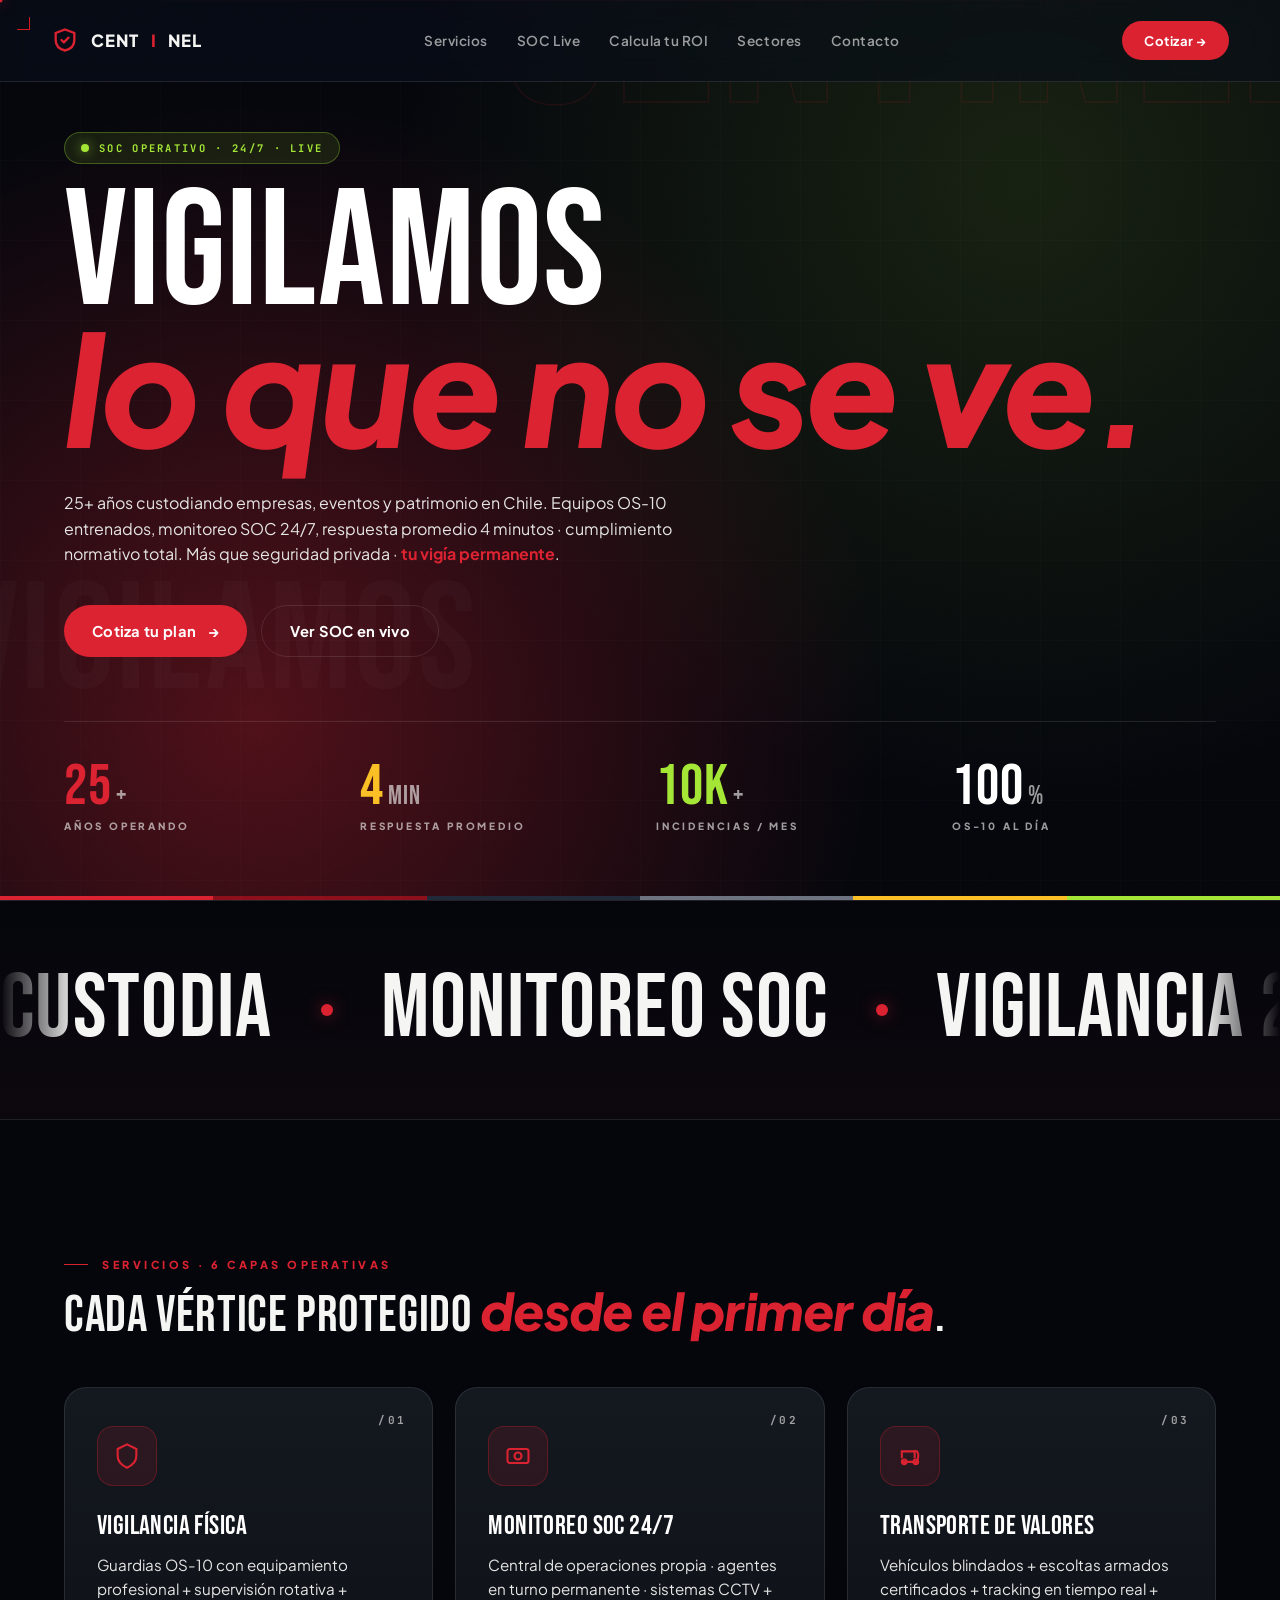
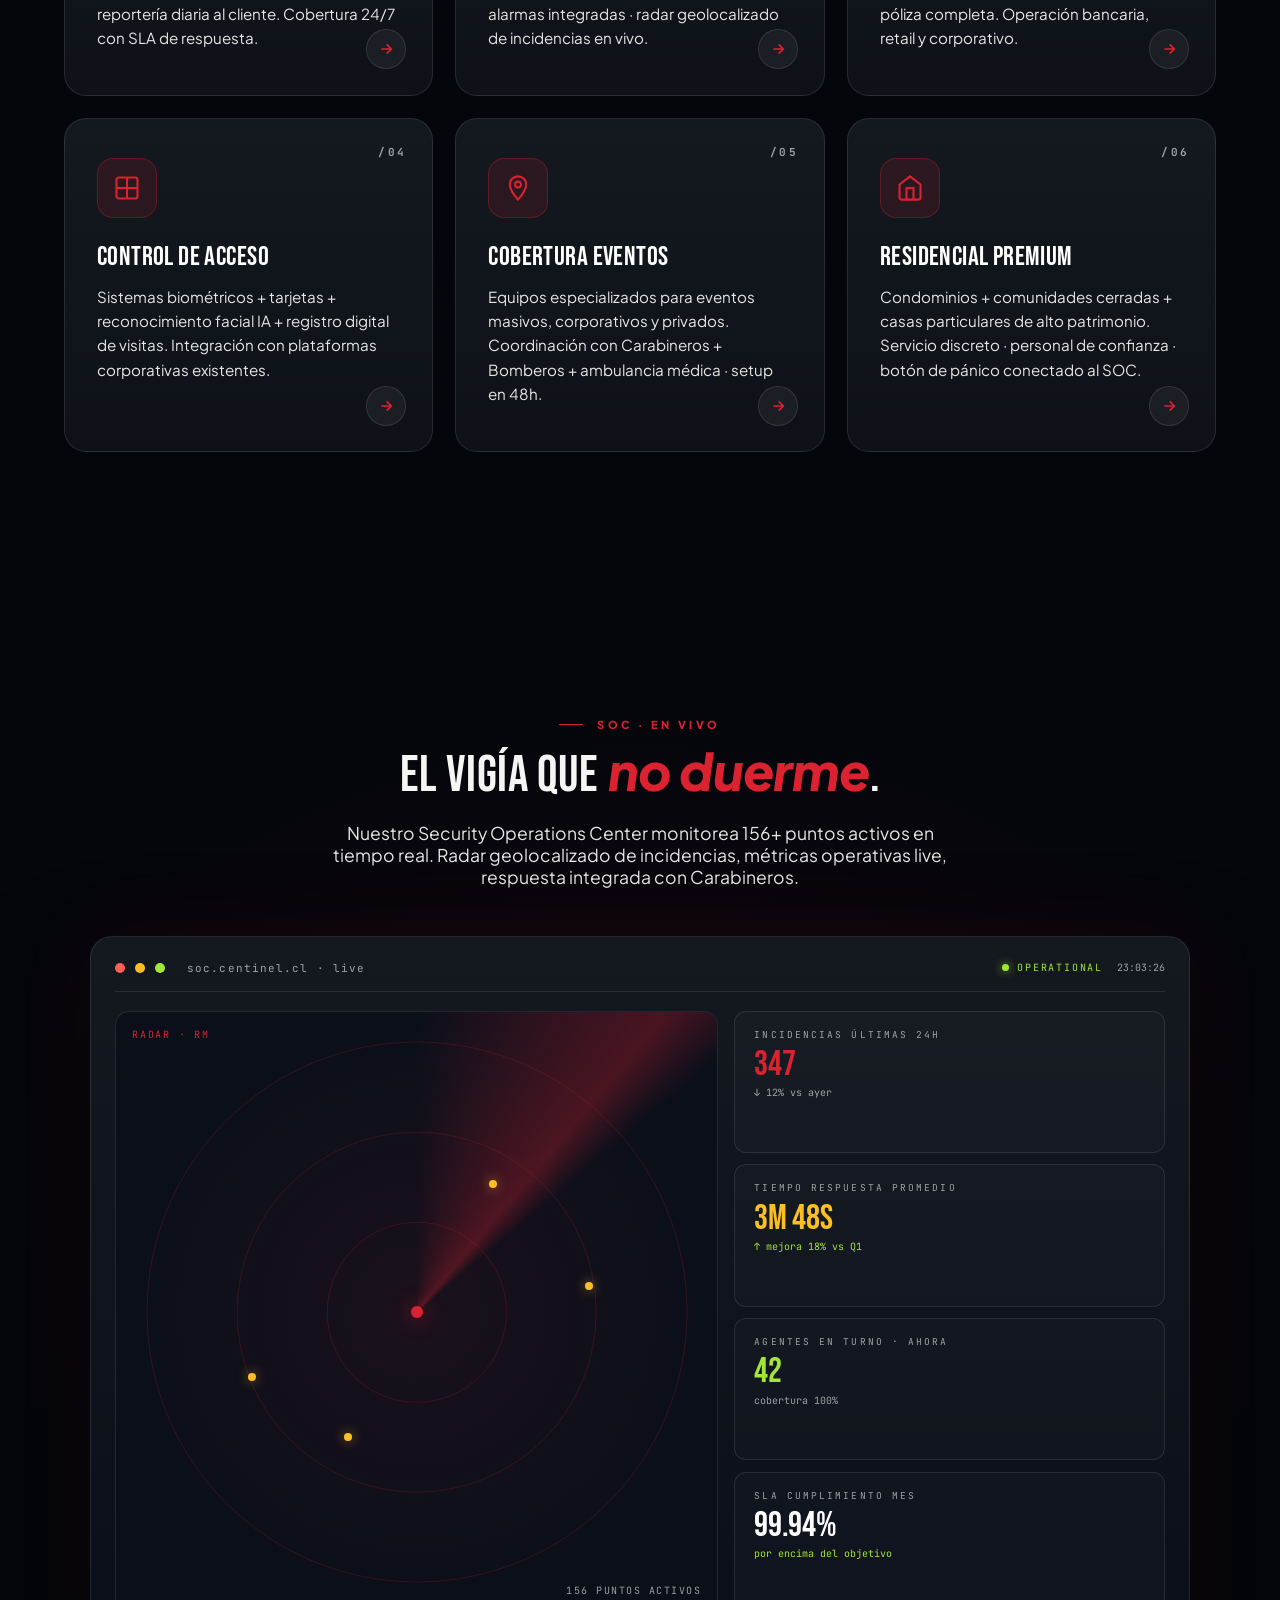
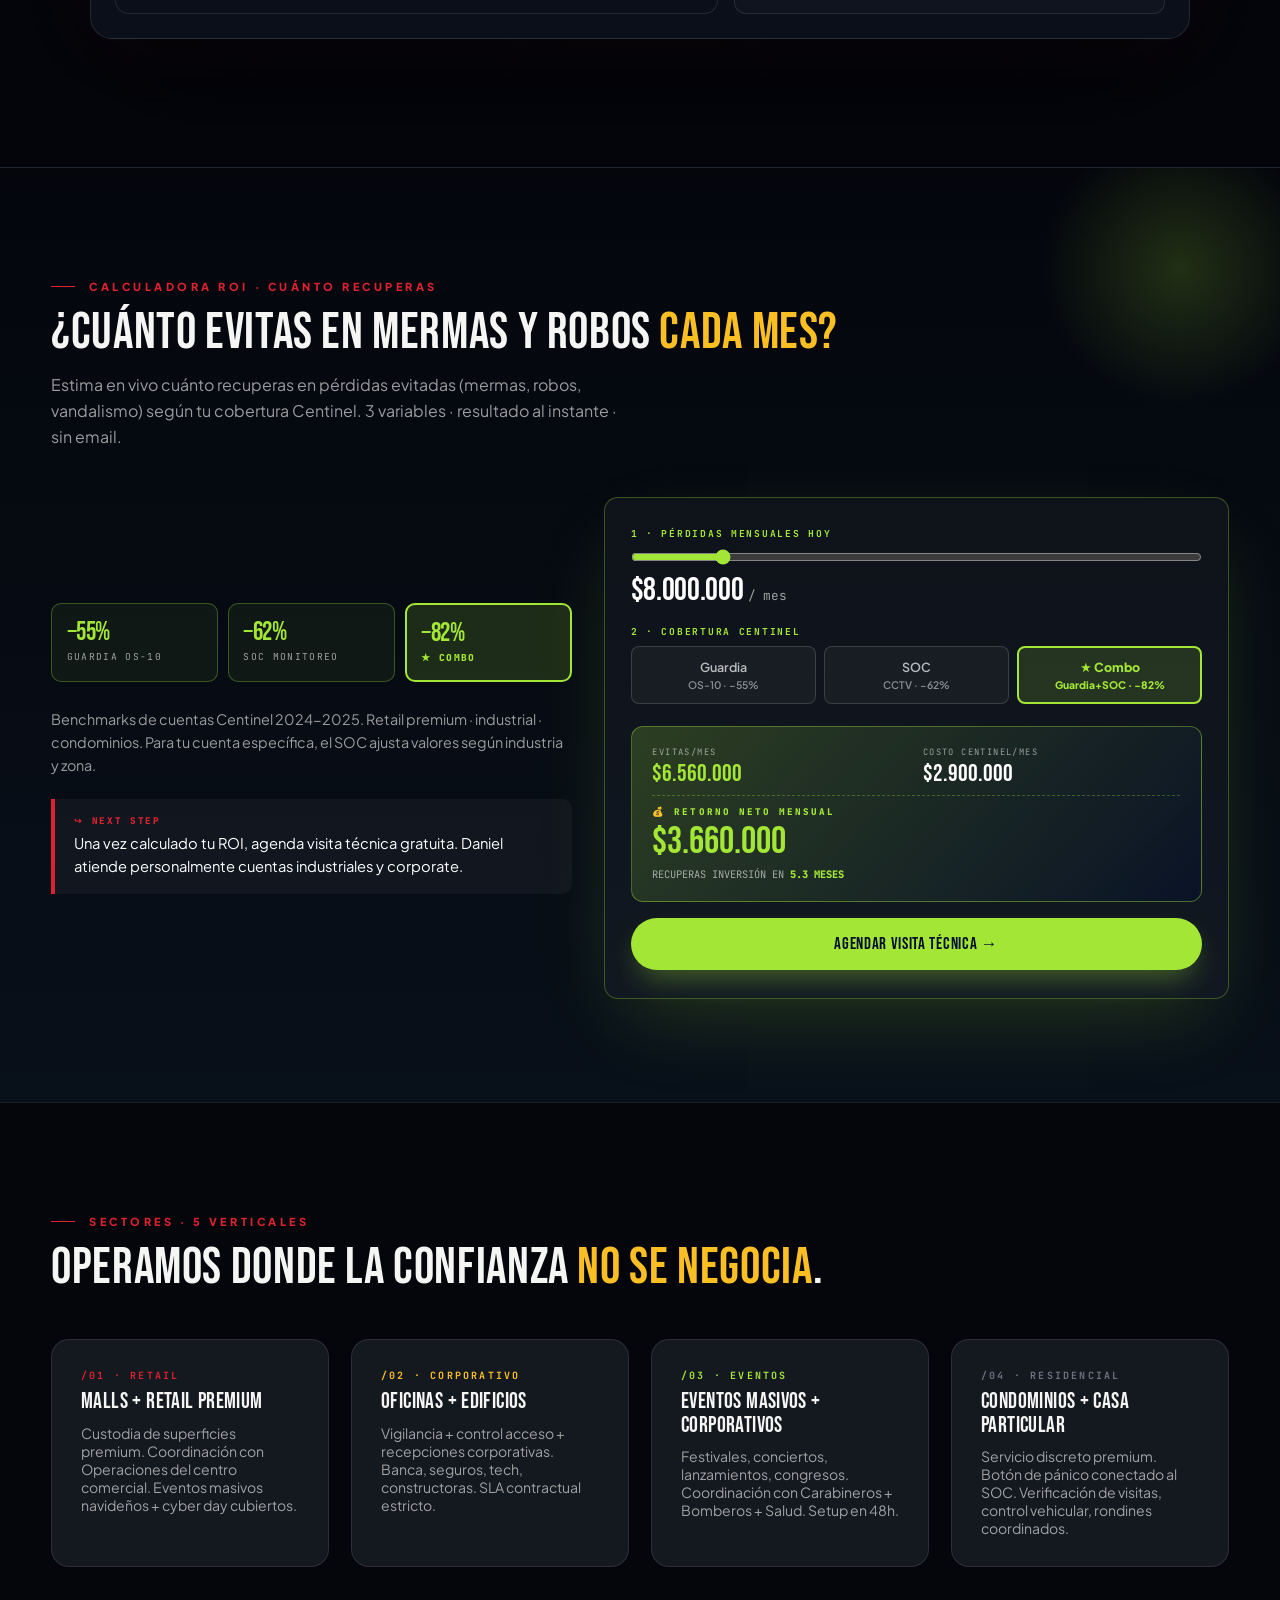
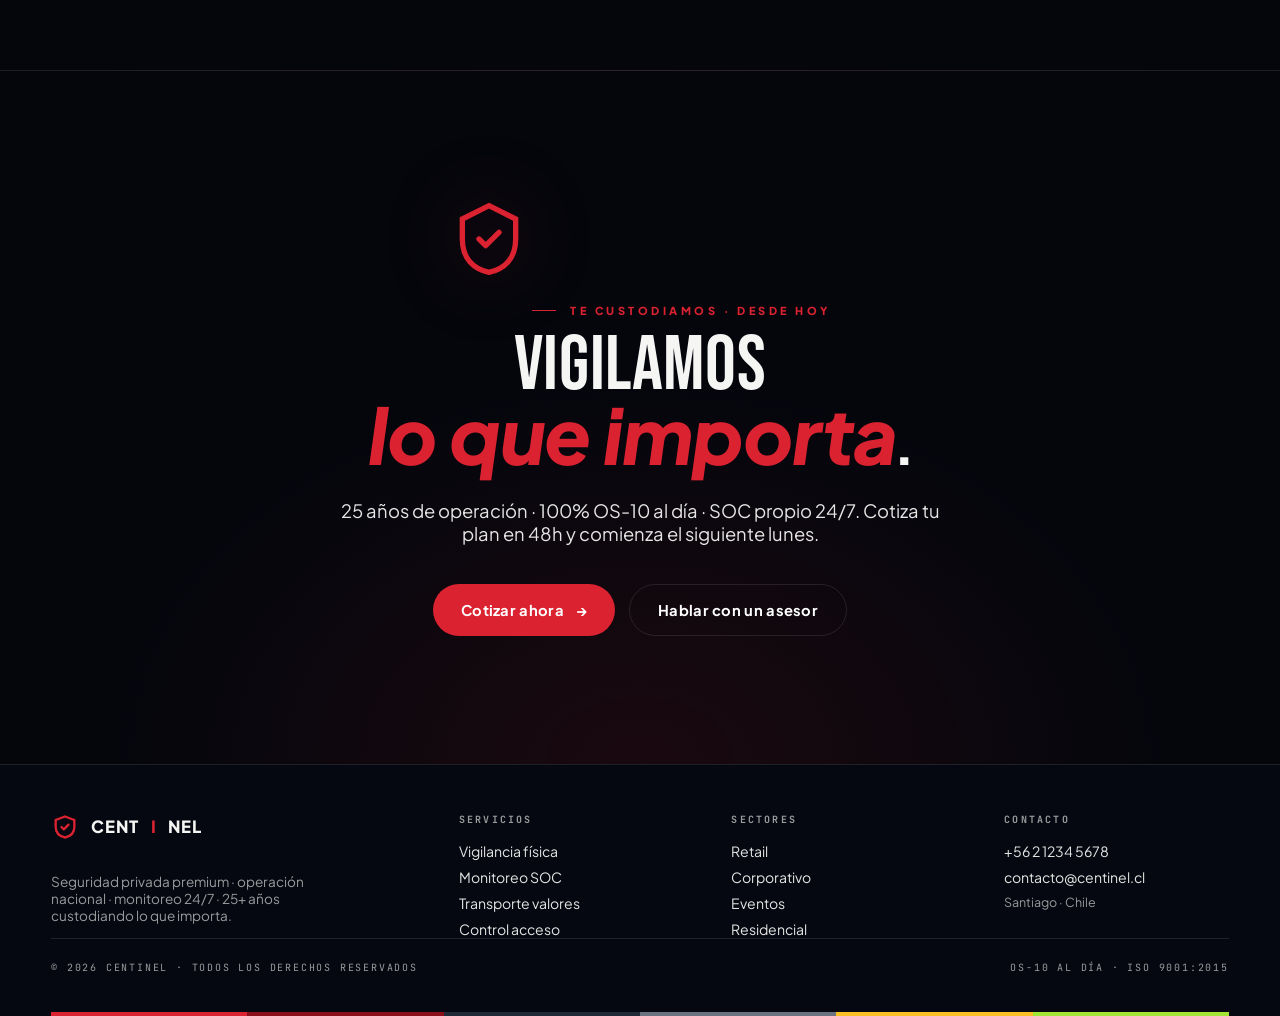
==== commit 480d0f71: "fix: revertir bloque externo Vigía + integrar video hero + ROI dentro de web/index-vigia.html + saca" ====
--- a/web/index-vigia.html
+++ b/web/index-vigia.html
@@ -42,12 +42,16 @@
     padding: 8rem clamp(2rem, 5vw, 5rem) 4rem;
     display: flex; flex-direction: column; justify-content: center;
   }
+  .vigia-hero-video {
+    position: absolute; inset: 0; width: 100%; height: 100%;
+    object-fit: cover; z-index: -1;
+  }
   .vigia-hero::before {
     content: ""; position: absolute; inset: 0;
     background:
-      radial-gradient(circle at 20% 80%, rgba(219,34,49,0.18), transparent 50%),
-      radial-gradient(circle at 80% 20%, rgba(163,230,53,0.08), transparent 50%),
-      linear-gradient(180deg, rgba(4,6,12,0.6) 0%, #04060C 100%);
+      radial-gradient(circle at 20% 80%, rgba(219,34,49,0.35), transparent 50%),
+      radial-gradient(circle at 80% 20%, rgba(163,230,53,0.12), transparent 50%),
+      linear-gradient(180deg, rgba(4,6,12,0.55) 0%, rgba(4,6,12,0.88) 100%);
     z-index: 0;
   }
   .vigia-hero::after {
@@ -275,8 +279,8 @@
   <nav class="cnt-nav">
     <a href="#servicios">Servicios</a>
     <a href="#soc">SOC Live</a>
+    <a href="#roi">Calcula tu ROI</a>
     <a href="#sectores">Sectores</a>
-    <a href="#casos">Casos</a>
     <a href="#contacto">Contacto</a>
   </nav>
   <a href="#contacto" class="cnt-cta">Cotizar →</a>
@@ -284,6 +288,9 @@
 
 <!-- HERO · cinematográfica -->
 <section class="vigia-hero">
+  <video class="vigia-hero-video" autoplay muted loop playsinline>
+    <source src="../assets/video/centinel-hero.mp4" type="video/mp4">
+  </video>
   <div class="vigia-holo-1">CENTINEL</div>
   <div class="vigia-holo-2">VIGILAMOS</div>
   <div class="cnt-scan"></div>
@@ -472,6 +479,129 @@
   </div>
 </section>
 
+<!-- ROI CALCULATOR · widget interactivo · pérdidas evitadas vs costo Centinel -->
+<section id="roi" class="cnt-section" style="border-top: 1px solid var(--cnt-line); background: linear-gradient(180deg, #04060C 0%, #08101A 100%); position: relative; overflow: hidden;">
+  <div style="position: absolute; top: -40px; right: -40px; width: 280px; height: 280px; border-radius: 50%; background: radial-gradient(circle, rgba(163,230,53,0.18), transparent 70%); pointer-events: none;"></div>
+  <div class="cnt-section-head" style="position: relative; z-index: 2;">
+    <div class="cnt-kicker">Calculadora ROI · cuánto recuperas</div>
+    <h2 class="cnt-display-md" style="margin-top: 1rem;">¿Cuánto evitas en mermas y robos <span class="cnt-hl-y">cada mes?</span></h2>
+    <p style="font-size: 1rem; color: var(--cnt-mute); max-width: 580px; margin-top: 1rem; line-height: 1.6;">Estima en vivo cuánto recuperas en pérdidas evitadas (mermas, robos, vandalismo) según tu cobertura Centinel. 3 variables · resultado al instante · sin email.</p>
+  </div>
+
+  <div style="position: relative; z-index: 2; margin-top: 2.5rem; display: grid; grid-template-columns: 1fr 1.2fr; gap: 2rem; align-items: center;">
+    <div>
+      <div style="display: grid; grid-template-columns: repeat(3, 1fr); gap: .6rem; margin-bottom: 1.6rem;">
+        <div style="padding: 1rem .9rem; background: rgba(163,230,53,0.06); border: 1px solid rgba(163,230,53,0.30); border-radius: 10px;">
+          <div style="font-family: var(--f-display); font-size: 1.6rem; color: #A3E635; line-height: 1; letter-spacing: -0.02em;">−55%</div>
+          <div style="font-family: var(--f-mono); font-size: .6rem; letter-spacing: .14em; color: var(--cnt-mute); text-transform: uppercase; margin-top: .3rem;">Guardia OS-10</div>
+        </div>
+        <div style="padding: 1rem .9rem; background: rgba(163,230,53,0.06); border: 1px solid rgba(163,230,53,0.30); border-radius: 10px;">
+          <div style="font-family: var(--f-display); font-size: 1.6rem; color: #A3E635; line-height: 1; letter-spacing: -0.02em;">−62%</div>
+          <div style="font-family: var(--f-mono); font-size: .6rem; letter-spacing: .14em; color: var(--cnt-mute); text-transform: uppercase; margin-top: .3rem;">SOC monitoreo</div>
+        </div>
+        <div style="padding: 1rem .9rem; background: rgba(163,230,53,0.15); border: 2px solid #A3E635; border-radius: 10px;">
+          <div style="font-family: var(--f-display); font-size: 1.6rem; color: #A3E635; line-height: 1; letter-spacing: -0.02em;">−82%</div>
+          <div style="font-family: var(--f-mono); font-size: .6rem; letter-spacing: .14em; color: #A3E635; text-transform: uppercase; margin-top: .3rem; font-weight: 800;">★ Combo</div>
+        </div>
+      </div>
+      <p style="font-size: .9rem; color: var(--cnt-mute); line-height: 1.6;">Benchmarks de cuentas Centinel 2024-2025. Retail premium · industrial · condominios. Para tu cuenta específica, el SOC ajusta valores según industria y zona.</p>
+      <div style="margin-top: 1.4rem; padding: 1rem 1.2rem; background: rgba(255,255,255,0.04); border-left: 4px solid var(--cnt-red); border-radius: 0 10px 10px 0;">
+        <div style="font-family: var(--f-mono); font-size: .58rem; letter-spacing: .18em; color: var(--cnt-red); text-transform: uppercase; font-weight: 800; margin-bottom: .3rem;">↪ NEXT STEP</div>
+        <div style="color: #fff; font-size: .92rem; line-height: 1.55;">Una vez calculado tu ROI, agenda visita técnica gratuita. Daniel atiende personalmente cuentas industriales y corporate.</div>
+      </div>
+    </div>
+
+    <div style="background: rgba(255,255,255,0.04); border: 1px solid rgba(163,230,53,0.30); border-radius: 14px; padding: 1.8rem 1.6rem; box-shadow: 0 30px 80px -20px rgba(163,230,53,0.20);">
+      <div style="margin-bottom: 1.1rem;">
+        <div style="font-family: var(--f-mono); font-size: .6rem; letter-spacing: .18em; color: #A3E635; text-transform: uppercase; font-weight: 700; margin-bottom: .5rem;">1 · Pérdidas mensuales hoy</div>
+        <input id="roi-perdidas" type="range" min="500000" max="50000000" step="500000" value="8000000" style="width: 100%; accent-color: #A3E635; cursor: pointer;">
+        <div style="font-family: var(--f-display); font-size: 2rem; color: #fff; letter-spacing: -0.01em; line-height: 1; margin-top: .4rem;"><span id="roi-perdidas-display">$8.000.000</span> <span style="font-size: .8rem; color: var(--cnt-mute); font-family: var(--f-mono);">/ mes</span></div>
+      </div>
+
+      <div style="margin-bottom: 1.4rem;">
+        <div style="font-family: var(--f-mono); font-size: .6rem; letter-spacing: .18em; color: #A3E635; text-transform: uppercase; font-weight: 700; margin-bottom: .5rem;">2 · Cobertura Centinel</div>
+        <div style="display: grid; grid-template-columns: repeat(3, 1fr); gap: .5rem;">
+          <button class="roi-cob" data-cob="guardia" style="padding: .7rem .5rem; border-radius: 8px; border: 1px solid rgba(255,255,255,0.15); background: rgba(255,255,255,0.04); color: rgba(255,255,255,0.7); cursor: pointer; font-family: var(--f-body, Inter), sans-serif; font-size: .78rem; font-weight: 600; text-align: center;">
+            <div>Guardia</div>
+            <div style="font-size: .65rem; margin-top: .15rem; opacity: 0.7;">OS-10 · −55%</div>
+          </button>
+          <button class="roi-cob" data-cob="soc" style="padding: .7rem .5rem; border-radius: 8px; border: 1px solid rgba(255,255,255,0.15); background: rgba(255,255,255,0.04); color: rgba(255,255,255,0.7); cursor: pointer; font-family: var(--f-body, Inter), sans-serif; font-size: .78rem; font-weight: 600; text-align: center;">
+            <div>SOC</div>
+            <div style="font-size: .65rem; margin-top: .15rem; opacity: 0.7;">CCTV · −62%</div>
+          </button>
+          <button class="roi-cob roi-cob-active" data-cob="combo" style="padding: .7rem .5rem; border-radius: 8px; border: 2px solid #A3E635; background: rgba(163,230,53,0.15); color: #A3E635; cursor: pointer; font-family: var(--f-body, Inter), sans-serif; font-size: .78rem; font-weight: 800; text-align: center;">
+            <div>★ Combo</div>
+            <div style="font-size: .65rem; margin-top: .15rem;">Guardia+SOC · −82%</div>
+          </button>
+        </div>
+      </div>
+
+      <div id="roi-output" style="background: linear-gradient(135deg, rgba(163,230,53,0.20), rgba(4,16,46,0.50)); border-radius: 12px; padding: 1.2rem 1.3rem; border: 1px solid rgba(163,230,53,0.40);">
+        <div style="display: grid; grid-template-columns: 1fr 1fr; gap: .8rem; margin-bottom: .6rem; padding-bottom: .6rem; border-bottom: 1px dashed rgba(163,230,53,0.30);">
+          <div>
+            <div style="font-family: var(--f-mono); font-size: .55rem; letter-spacing: .16em; color: rgba(255,255,255,0.55); text-transform: uppercase; margin-bottom: .2rem;">Evitas/mes</div>
+            <div id="roi-evitas" style="font-family: var(--f-display); font-size: 1.5rem; color: #A3E635; line-height: 1;">$6.560.000</div>
+          </div>
+          <div>
+            <div style="font-family: var(--f-mono); font-size: .55rem; letter-spacing: .16em; color: rgba(255,255,255,0.55); text-transform: uppercase; margin-bottom: .2rem;">Costo Centinel/mes</div>
+            <div id="roi-costo" style="font-family: var(--f-display); font-size: 1.5rem; color: #fff; line-height: 1;">$2.900.000</div>
+          </div>
+        </div>
+        <div>
+          <div style="font-family: var(--f-mono); font-size: .58rem; letter-spacing: .22em; color: #A3E635; text-transform: uppercase; font-weight: 800; margin-bottom: .3rem;">💰 RETORNO NETO MENSUAL</div>
+          <div id="roi-neto" style="font-family: var(--f-display); font-size: 2.4rem; color: #A3E635; line-height: 1;">$3.660.000</div>
+          <div style="font-family: var(--f-mono); font-size: .65rem; color: var(--cnt-mute); text-transform: uppercase; margin-top: .4rem;">Recuperas inversión en <span id="roi-meses" style="color: #A3E635; font-weight: 800;">9.5 meses</span></div>
+        </div>
+      </div>
+
+      <a href="#contacto" style="display: block; margin-top: 1rem; text-align: center; padding: 1rem 1.4rem; background: #A3E635; color: #04102E; border-radius: 999px; font-family: var(--f-display); font-weight: 400; font-size: 1.05rem; text-transform: uppercase; letter-spacing: 0.04em; text-decoration: none; box-shadow: 0 14px 30px -8px rgba(163,230,53,0.40);">Agendar visita técnica →</a>
+    </div>
+  </div>
+
+  <script>
+    (function(){
+      const ranges = { guardia: 0.55, soc: 0.62, combo: 0.82 };
+      const costos = { guardia: 1800000, soc: 1500000, combo: 2900000 };
+      let cobertura = 'combo';
+      let perdidas = 8000000;
+      const fmt = (n) => '$' + Math.round(n).toLocaleString('es-CL');
+      function calc(){
+        const red = ranges[cobertura];
+        const costo = costos[cobertura];
+        const evitas = Math.round(perdidas * red);
+        const neto = evitas - costo;
+        const meses = costo > 0 && evitas > 0 ? Math.max(1, Math.round((costo / evitas) * 12 * 10) / 10) : 0;
+        document.getElementById('roi-perdidas-display').textContent = fmt(perdidas);
+        document.getElementById('roi-evitas').textContent = fmt(evitas);
+        document.getElementById('roi-costo').textContent = fmt(costo);
+        document.getElementById('roi-neto').textContent = fmt(Math.abs(neto));
+        document.getElementById('roi-meses').textContent = meses < 12 ? meses + ' meses' : (meses/12).toFixed(1) + ' años';
+      }
+      const slider = document.getElementById('roi-perdidas');
+      slider.addEventListener('input', (e) => { perdidas = Number(e.target.value); calc(); });
+      document.querySelectorAll('.roi-cob').forEach(btn => {
+        btn.addEventListener('click', () => {
+          cobertura = btn.dataset.cob;
+          document.querySelectorAll('.roi-cob').forEach(b => {
+            b.classList.remove('roi-cob-active');
+            b.style.border = '1px solid rgba(255,255,255,0.15)';
+            b.style.background = 'rgba(255,255,255,0.04)';
+            b.style.color = 'rgba(255,255,255,0.7)';
+            b.style.fontWeight = '600';
+          });
+          btn.classList.add('roi-cob-active');
+          btn.style.border = '2px solid #A3E635';
+          btn.style.background = 'rgba(163,230,53,0.15)';
+          btn.style.color = '#A3E635';
+          btn.style.fontWeight = '800';
+          calc();
+        });
+      });
+      calc();
+    })();
+  </script>
+</section>
+
 <!-- SECTORES -->
 <section id="sectores" class="cnt-section" style="border-top: 1px solid var(--cnt-line);">
   <div class="cnt-section-head">
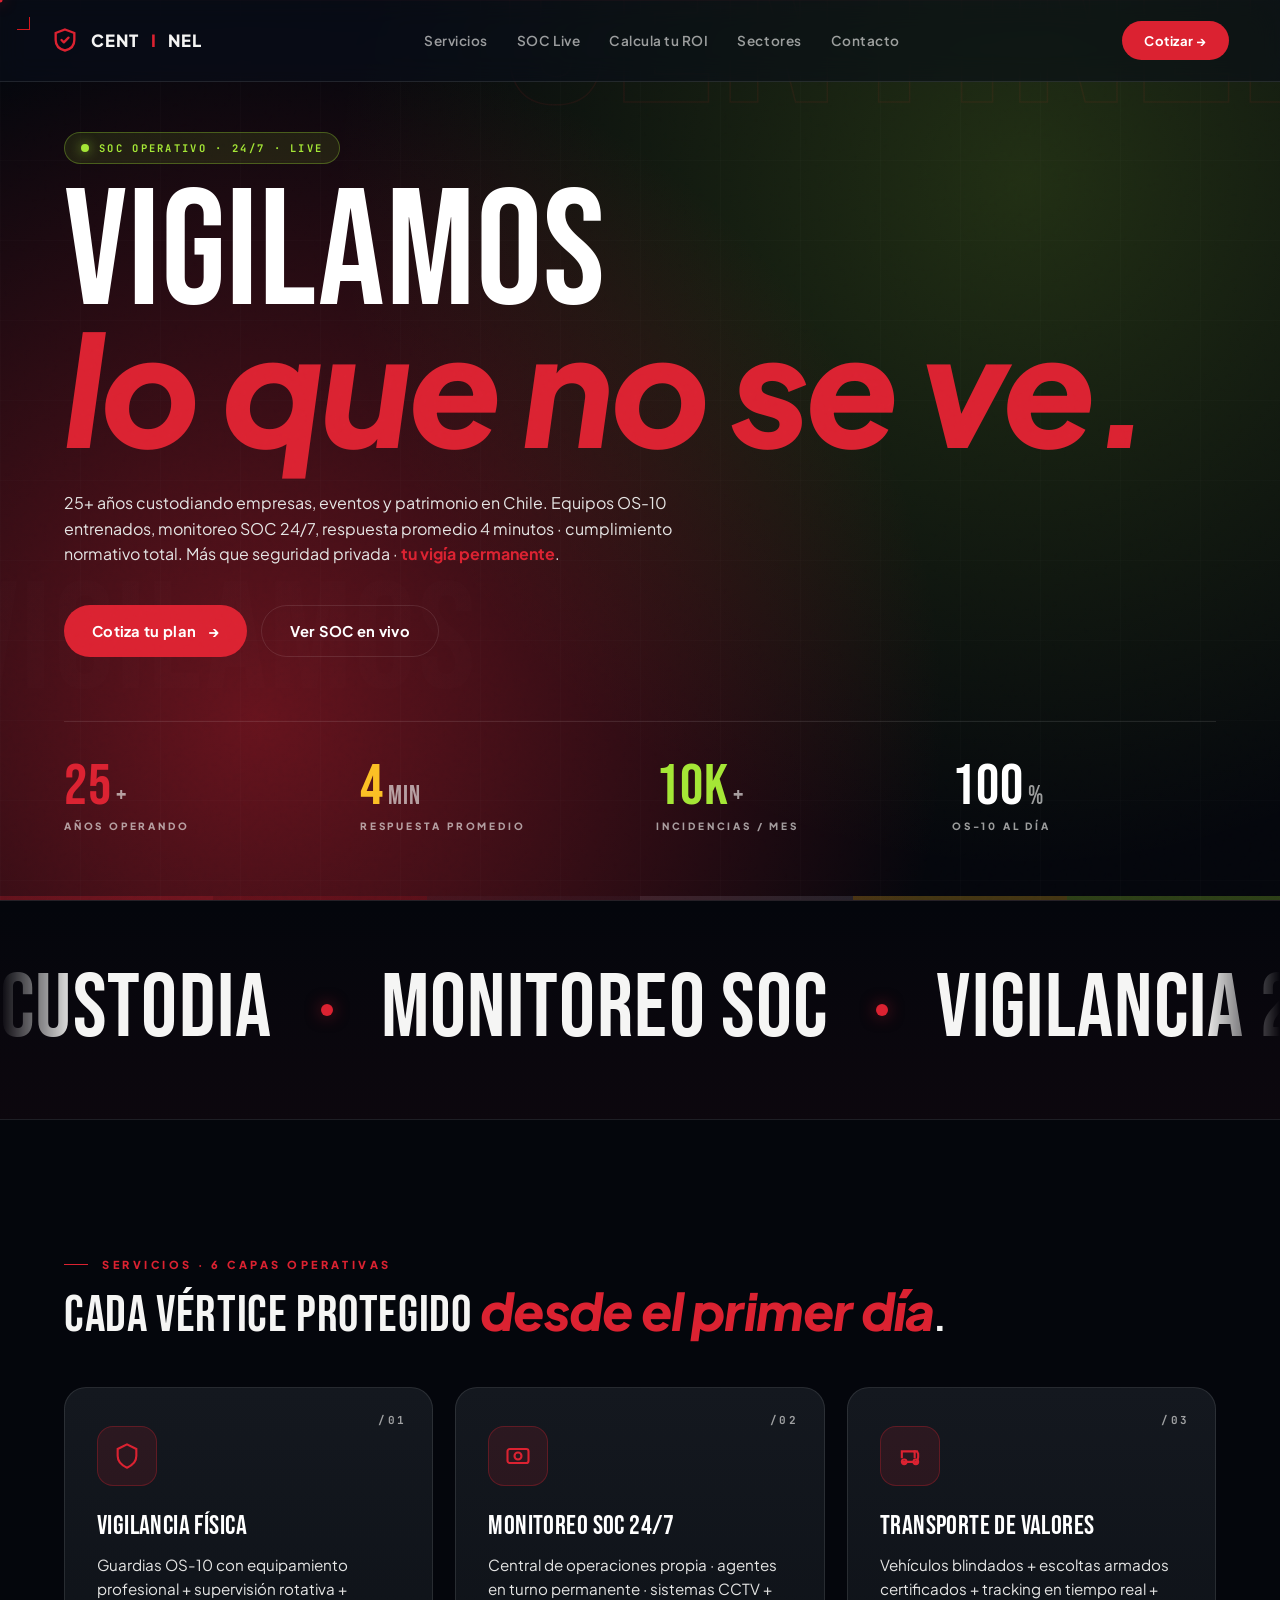
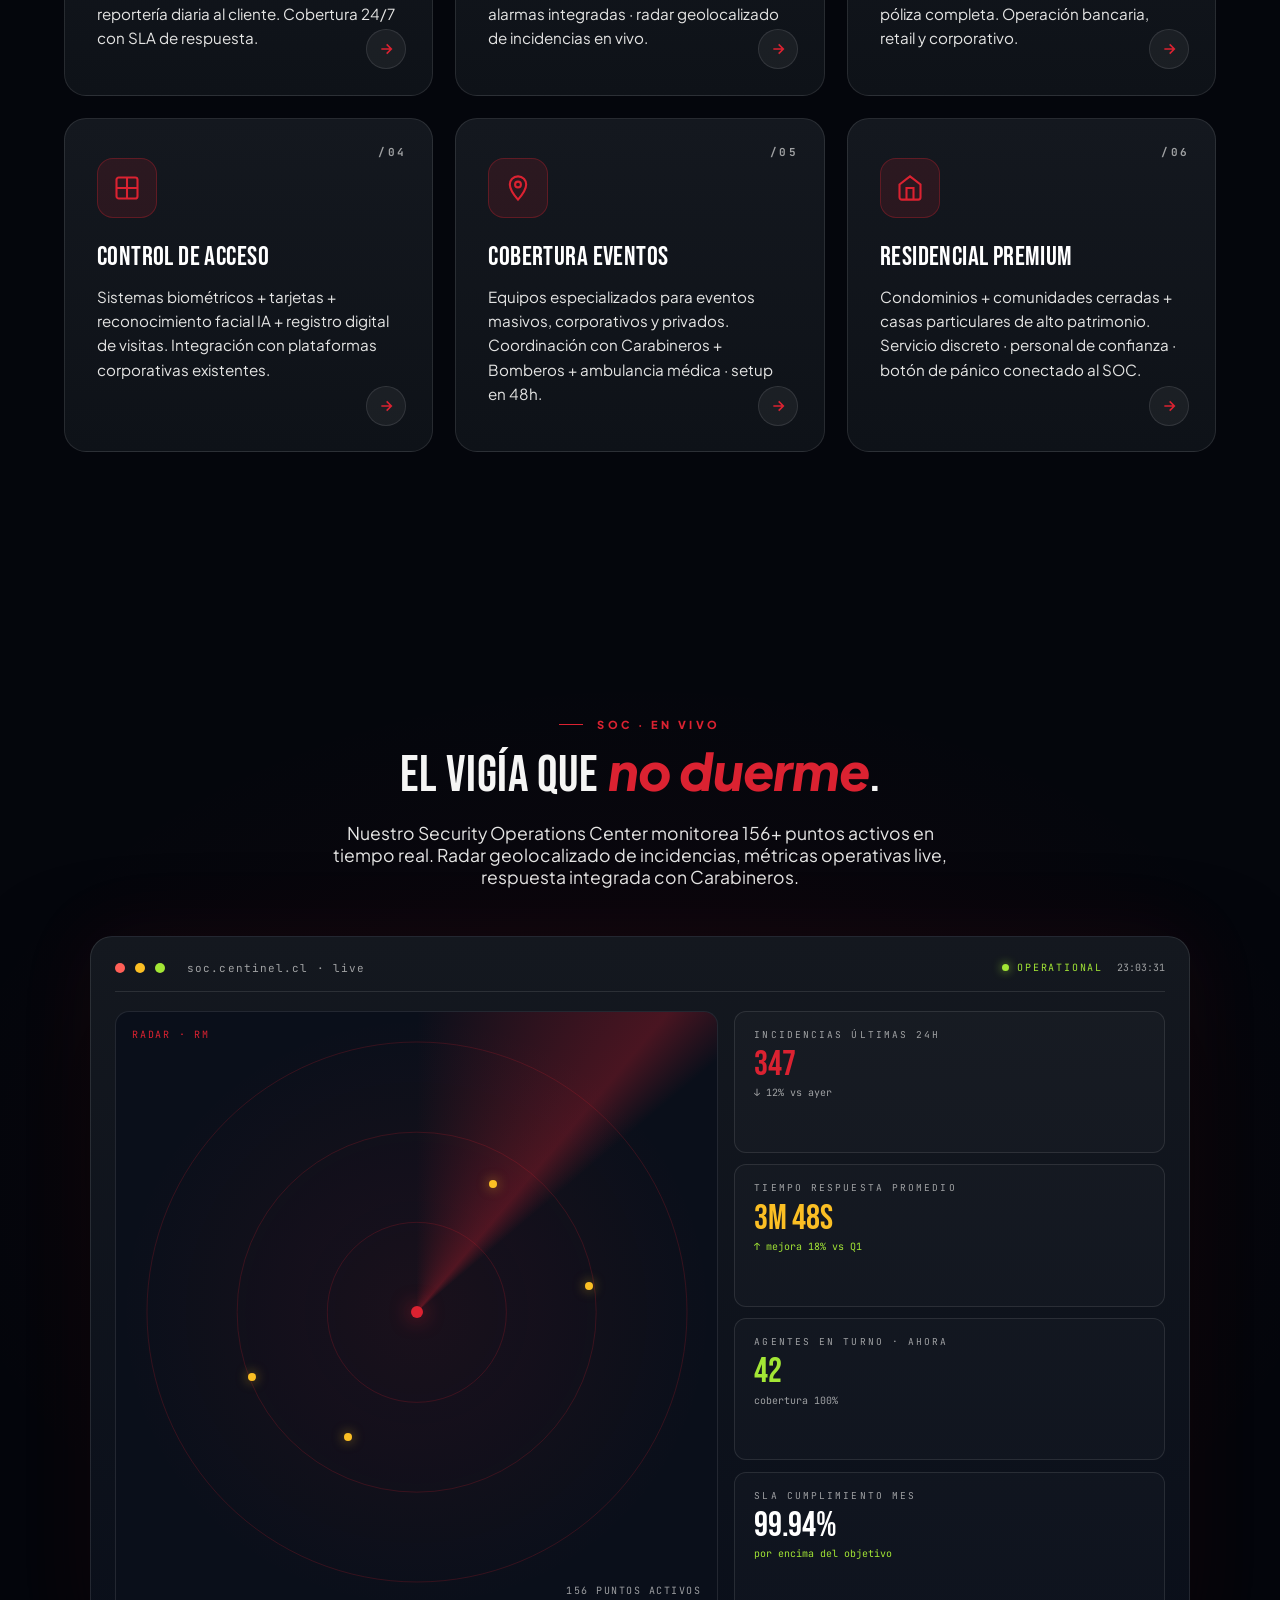
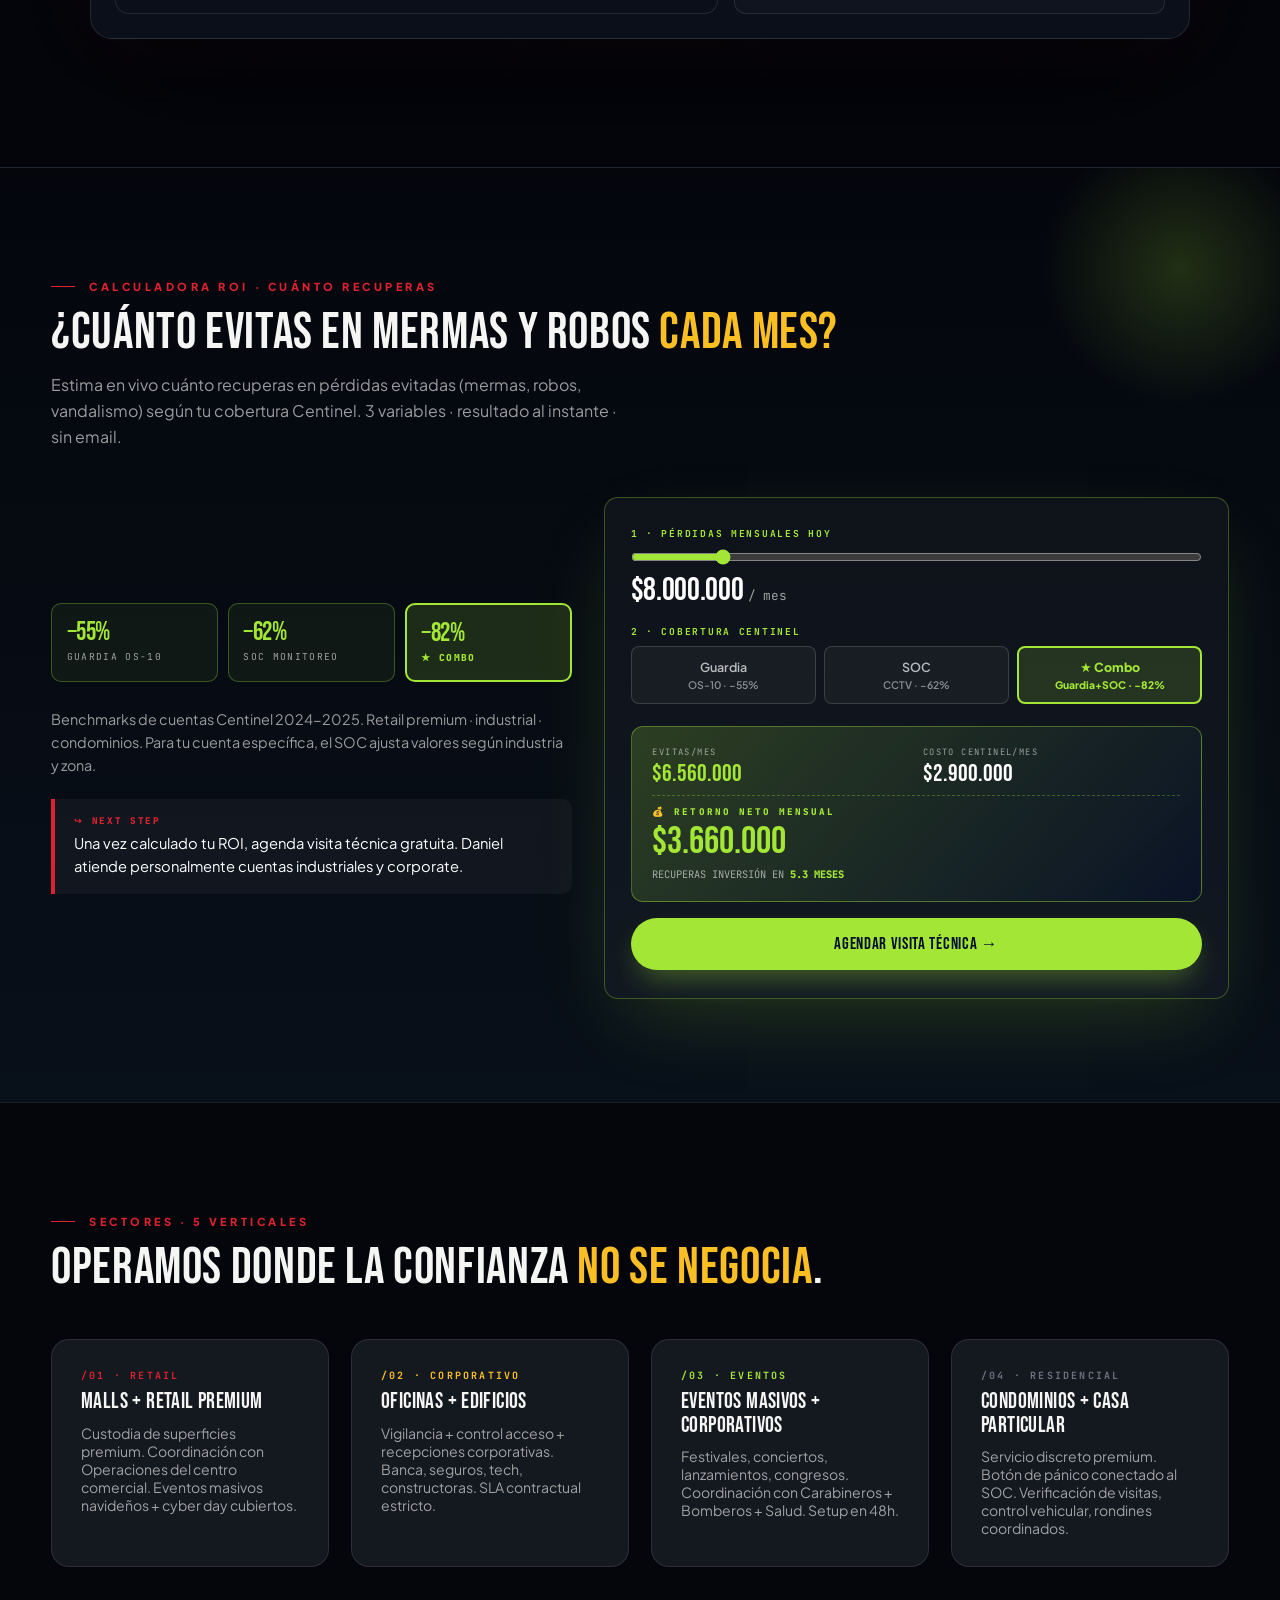
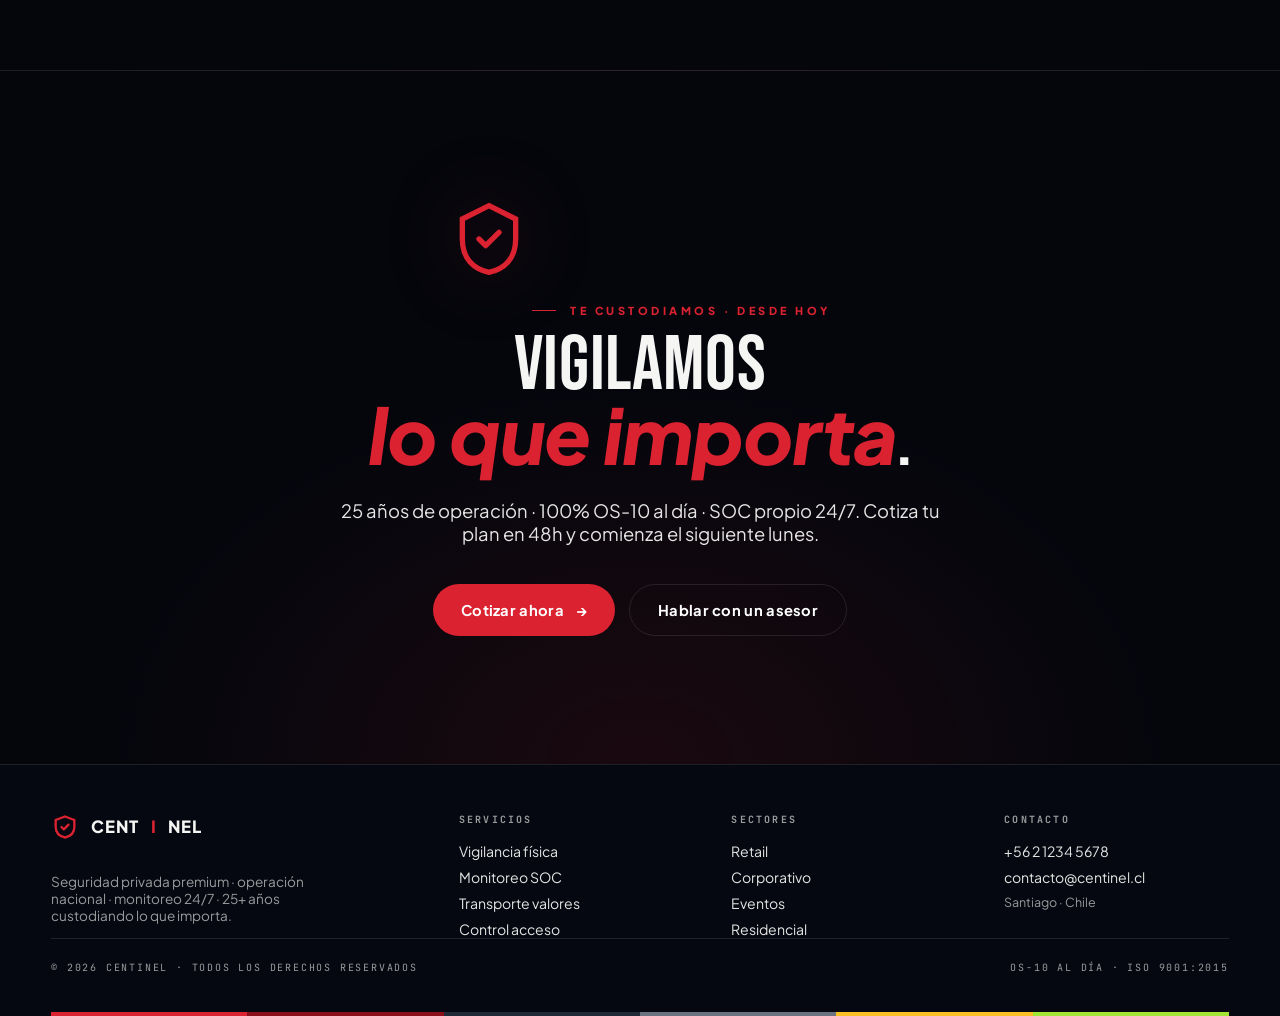
==== commit f7abf7e7: "fix: video z-index + reduced overlay opacity en cover + showcase + LandMineria + Vigía web · videos " ====
--- a/web/index-vigia.html
+++ b/web/index-vigia.html
@@ -41,21 +41,23 @@
     position: relative; min-height: 100vh; overflow: hidden;
     padding: 8rem clamp(2rem, 5vw, 5rem) 4rem;
     display: flex; flex-direction: column; justify-content: center;
+    background: #04060C;
   }
   .vigia-hero-video {
     position: absolute; inset: 0; width: 100%; height: 100%;
-    object-fit: cover; z-index: -1;
+    object-fit: cover; z-index: 0; opacity: 0.55;
   }
   .vigia-hero::before {
     content: ""; position: absolute; inset: 0;
     background:
-      radial-gradient(circle at 20% 80%, rgba(219,34,49,0.35), transparent 50%),
-      radial-gradient(circle at 80% 20%, rgba(163,230,53,0.12), transparent 50%),
-      linear-gradient(180deg, rgba(4,6,12,0.55) 0%, rgba(4,6,12,0.88) 100%);
-    z-index: 0;
+      radial-gradient(circle at 20% 80%, rgba(219,34,49,0.45), transparent 55%),
+      radial-gradient(circle at 80% 20%, rgba(163,230,53,0.18), transparent 55%),
+      linear-gradient(180deg, rgba(4,6,12,0.20) 0%, rgba(4,6,12,0.75) 100%);
+    z-index: 1;
+    pointer-events: none;
   }
   .vigia-hero::after {
-    content: ""; position: absolute; inset: 0; z-index: 1; pointer-events: none;
+    content: ""; position: absolute; inset: 0; z-index: 2; pointer-events: none;
     background-image: linear-gradient(rgba(255,255,255,0.012) 1px, transparent 1px),
                       linear-gradient(90deg, rgba(255,255,255,0.012) 1px, transparent 1px);
     background-size: 80px 80px;
